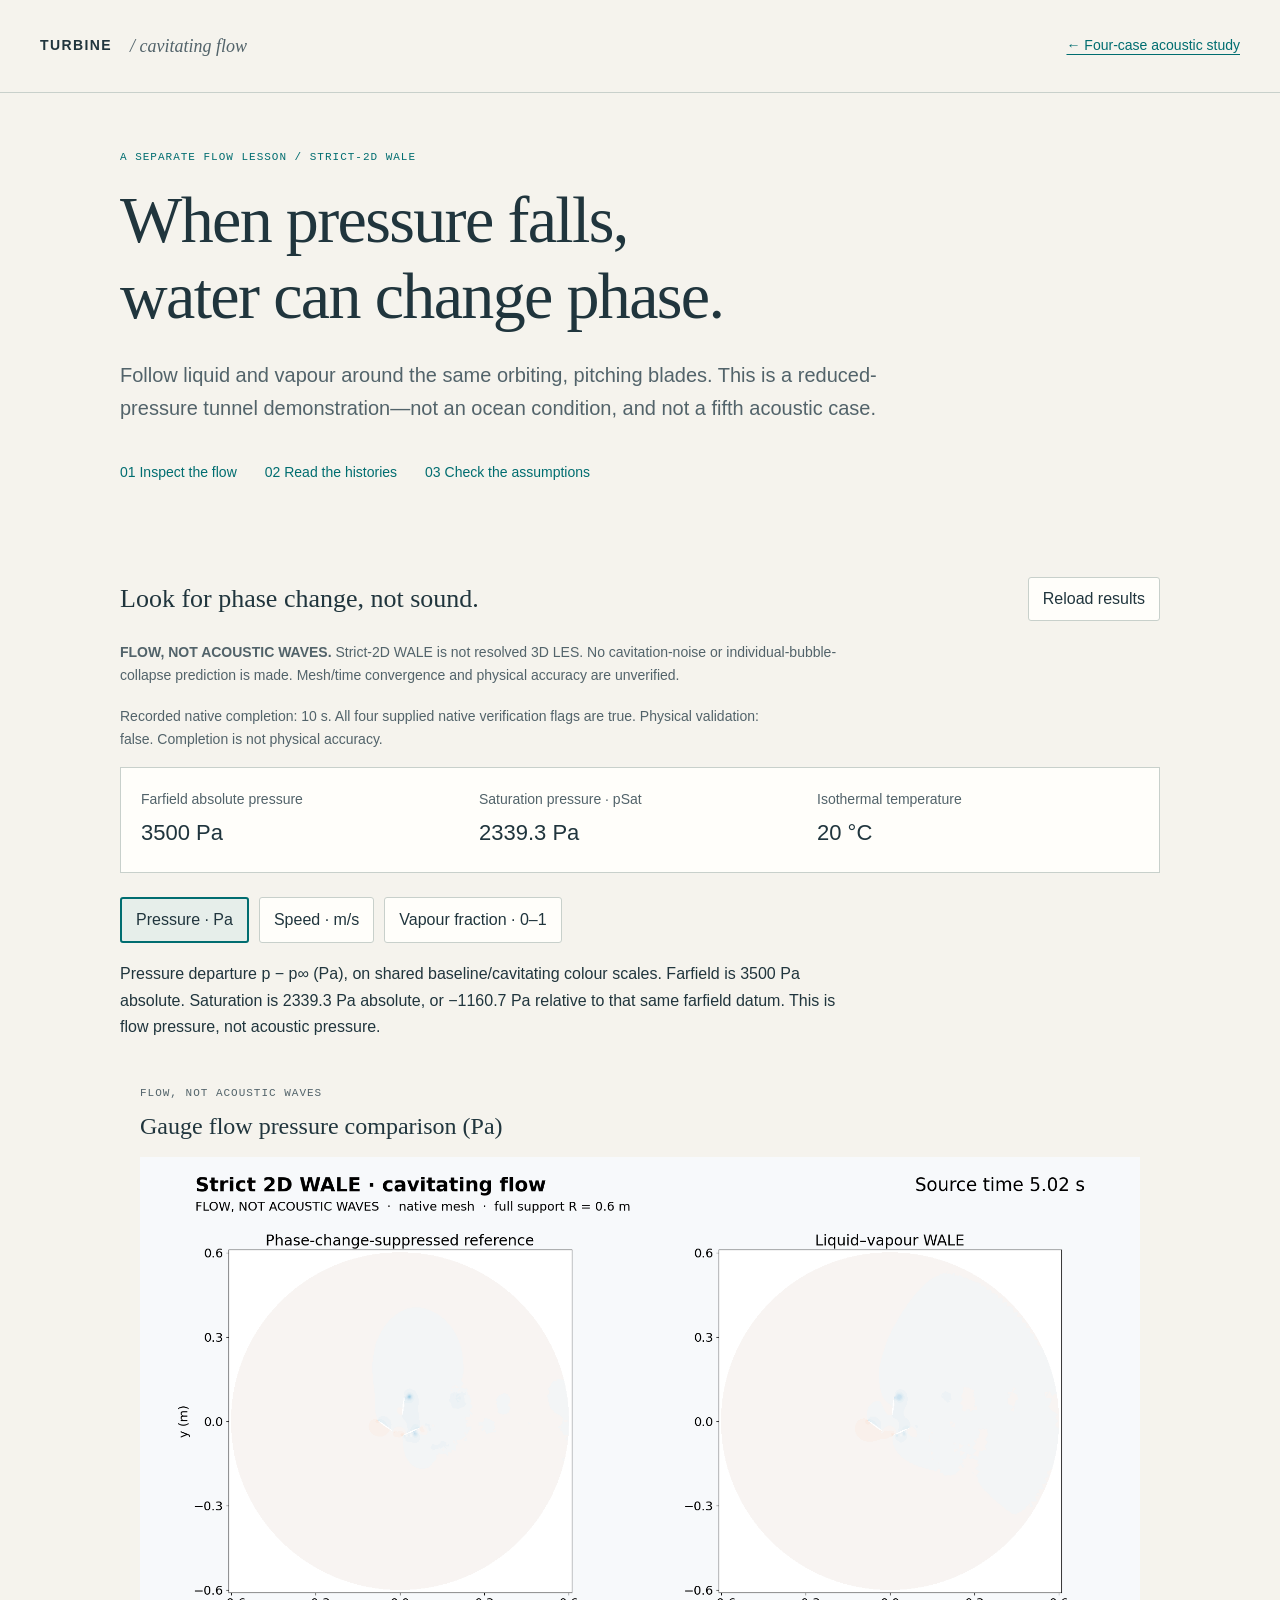
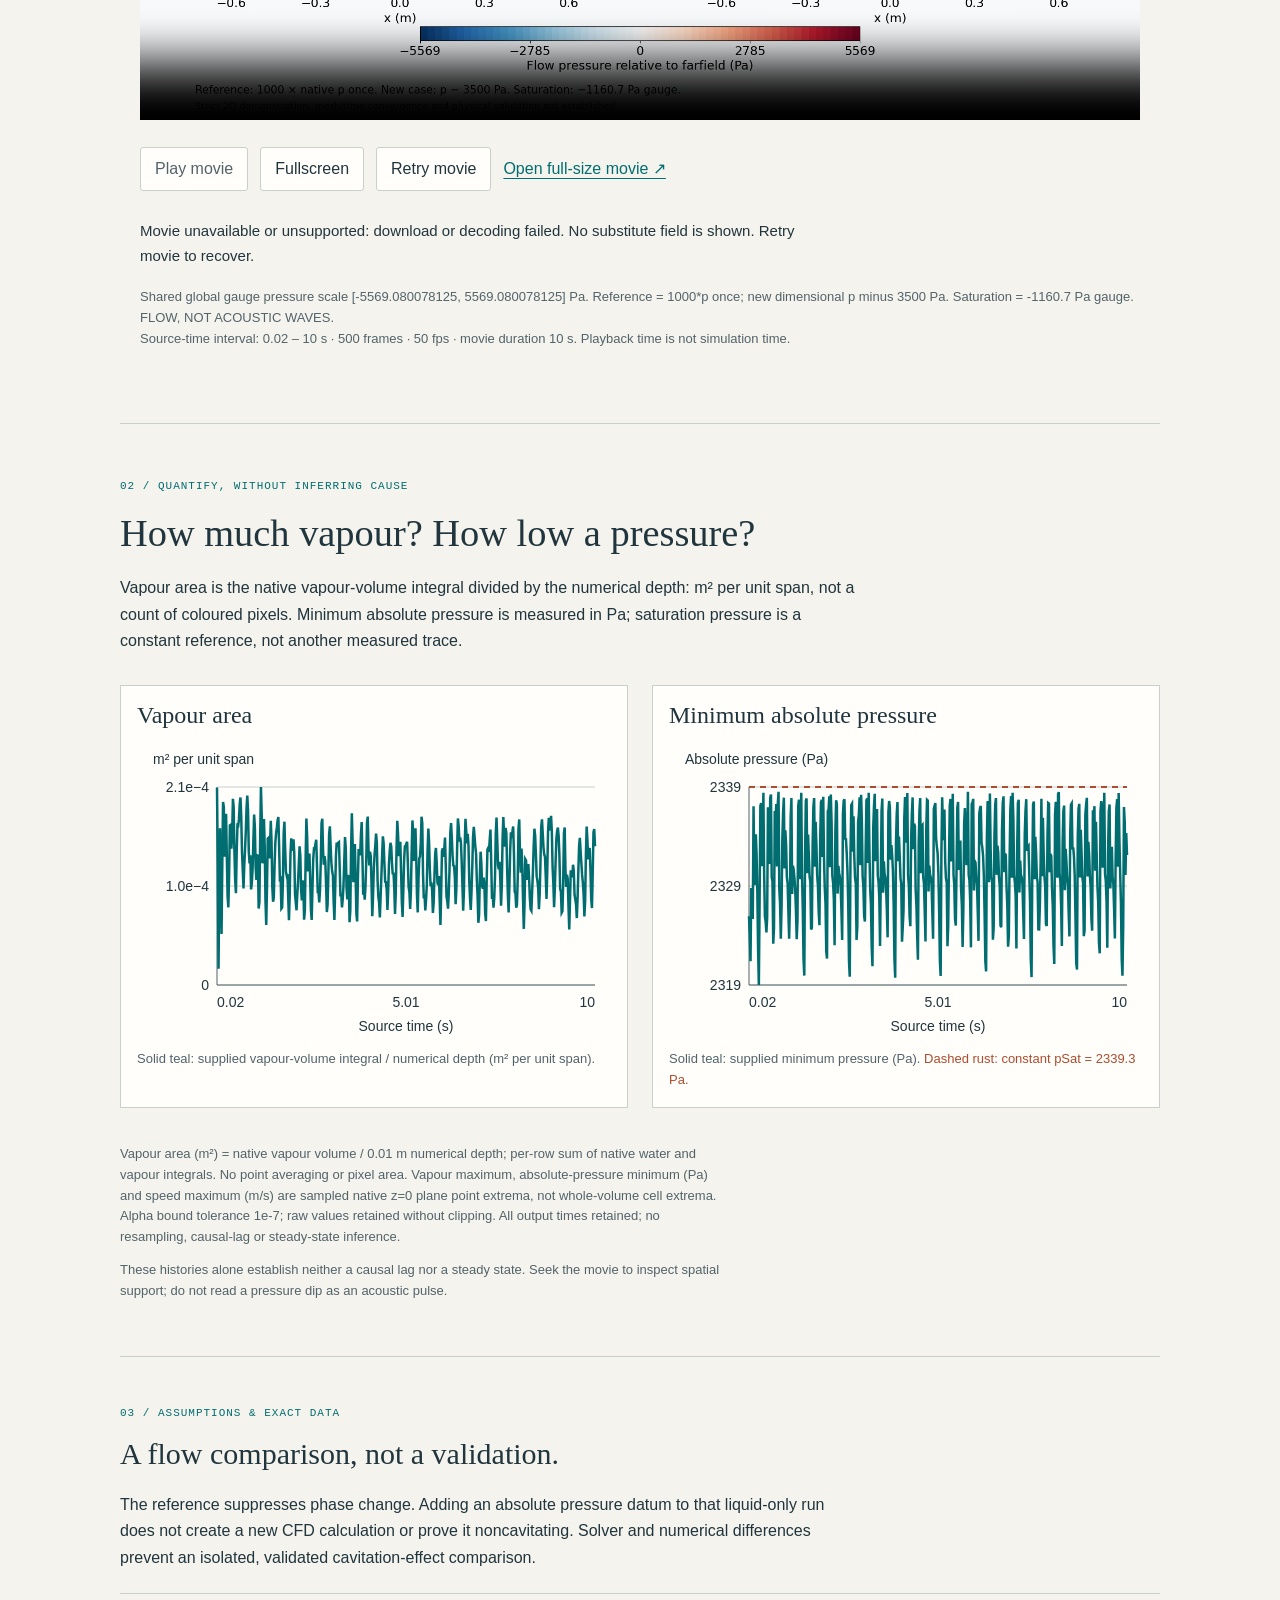
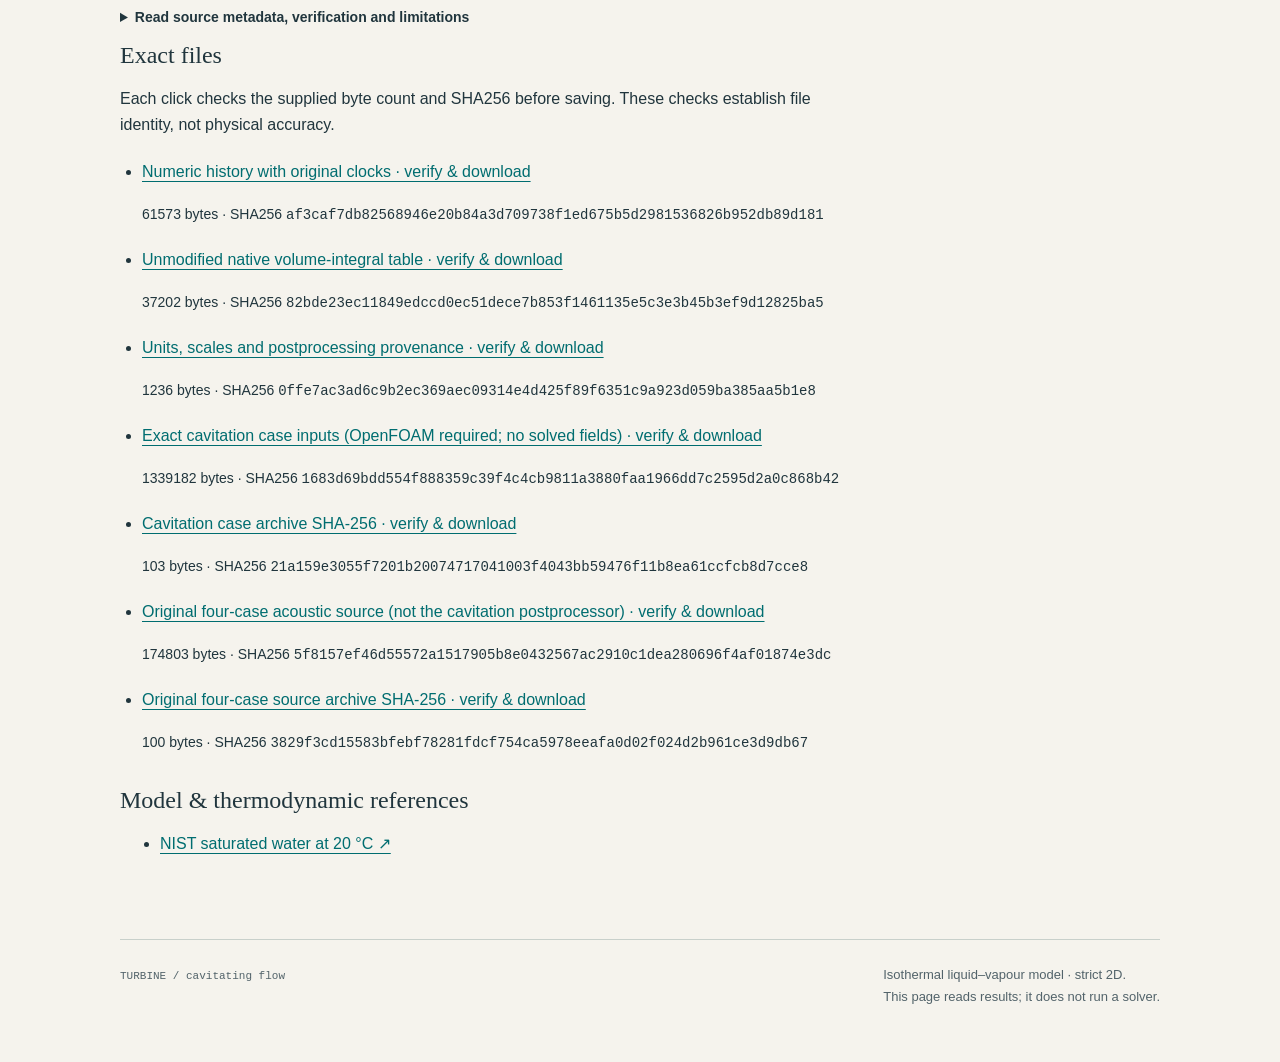
==== site/cavitation.html @ 01c9bc97 "feat: publish verified 2D cavitating-flow lesson" ====
<!doctype html>
<html lang="en">
<head>
<meta charset="utf-8"><meta name="viewport" content="width=device-width, initial-scale=1">
<meta name="description" content="A separate strict-2D WALE cavitating-flow lesson. Reduced-pressure tunnel assumptions; not a cavitation-noise prediction.">
<meta name="theme-color" content="#f5f3ed"><title>Turbine / cavitating flow</title>
<link rel="icon" href="data:,"><link rel="stylesheet" href="./styles.css"><link rel="stylesheet" href="./cavitation.css">
<script type="module" src="./cavitation.mjs"></script>
</head>
<body class="cavitation">
<a class="skip" href="#main">Skip to the lesson</a>
<header class="masthead"><a class="wordmark" href="./index.html">TURBINE <span>/ cavitating flow</span></a><a href="./index.html">← Four-case acoustic study</a></header>
<main id="main">
<section class="intro" aria-labelledby="title"><p class="eyebrow">A SEPARATE FLOW LESSON / STRICT-2D WALE</p>
<h1 id="title">When pressure falls,<br>water can change phase.</h1>
<p class="standfirst">Follow liquid and vapour around the same orbiting, pitching blades. This is a reduced-pressure tunnel demonstration—not an ocean condition, and not a fifth acoustic case.</p>
<nav class="lesson-nav" aria-label="Cavitation lesson"><a href="#flow">01 Inspect the flow</a><a href="#histories">02 Read the histories</a><a href="#evidence">03 Check the assumptions</a></nav></section>
<section id="flow" class="lesson" aria-labelledby="flow-title">
<div class="section-bar"><h2 id="flow-title">Look for phase change, not sound.</h2><button id="reload" type="button" disabled>Reload results</button></div>
<p class="scope-note"><strong>FLOW, NOT ACOUSTIC WAVES.</strong> Strict-2D WALE is not resolved 3D LES. No cavitation-noise or individual-bubble-collapse prediction is made. Mesh/time convergence and physical accuracy are unverified.</p>
<p id="result-status" class="bundle-status" role="status" data-state="pending">No completed native cavitation results are supplied. The 10 s target is not a completion claim. No substitute animation or values are shown.</p>
<noscript><p class="no-script">JavaScript is required to validate results and use these controls. No computed results are displayed. The teaching text and limitations remain available; there is no running solver on this page.</p></noscript>
<div id="conditions"></div>
<div id="view-picker" class="view-picker" role="group" aria-label="Flow quantity"><button id="view-pressure" data-view="pressure" type="button" aria-pressed="true" disabled>Pressure · Pa</button><button id="view-velocity" data-view="velocity" type="button" aria-pressed="false" disabled>Speed · m/s</button><button id="view-vapour" data-view="vapour" type="button" aria-pressed="false" disabled>Vapour fraction · 0–1</button></div>
<p id="interpretation">First select a quantity, then play or seek its recorded movie. Pressure and speed compare the phase-change-suppressed reference with the cavitating calculation; the vapour view shows the cavitating field alone.</p>
<div id="player" class="media-panel"><p class="empty-state">Native movies are pending. No replacement animation is shown.</p></div>
</section>
<section id="histories" class="lesson" aria-labelledby="history-title"><p class="eyebrow">02 / QUANTIFY, WITHOUT INFERRING CAUSE</p><h2 id="history-title">How much vapour? How low a pressure?</h2><p>Vapour area is the native vapour-volume integral divided by the numerical depth: m² per unit span, not a count of coloured pixels. Minimum absolute pressure is measured in Pa; saturation pressure is a constant reference, not another measured trace.</p><div id="history-plots"><p class="empty-state">No verified histories are available.</p></div><p id="history-support" class="figure-note"></p><p class="figure-note">These histories alone establish neither a causal lag nor a steady state. Seek the movie to inspect spatial support; do not read a pressure dip as an acoustic pulse.</p></section>
<section id="evidence" class="evidence-section" aria-labelledby="evidence-title"><p class="eyebrow">03 / ASSUMPTIONS &amp; EXACT DATA</p><h2 id="evidence-title">A flow comparison, not a validation.</h2><p>The reference suppresses phase change. Adding an absolute pressure datum to that liquid-only run does not create a new CFD calculation or prove it noncavitating. Solver and numerical differences prevent an isolated, validated cavitation-effect comparison.</p><details id="source-details"><summary>Read source metadata, verification and limitations</summary><div id="source-metadata"><p>Source metadata await a verified completed bundle.</p></div></details><div id="downloads"><p>No verified downloads are supplied.</p></div><p id="download-status" role="status"></p><div id="sources"></div></section>
<footer><span>TURBINE / cavitating flow</span><p>Isothermal liquid–vapour model · strict 2D.<br>This page reads results; it does not run a solver.</p></footer>
</main></body></html>
---- site/styles.css ----
:root{--paper:#f5f3ed;--surface:#fffefa;--ink:#20353d;--muted:#52636a;--line:#c8d0cb;--teal:#006d70;--rust:#ad4c2e;--pale:#e6eeea;--sans:'Aptos','Segoe UI',Arial,sans-serif;--serif:'Iowan Old Style','Palatino Linotype',Palatino,Georgia,serif;--mono:'SFMono-Regular',Consolas,monospace}
*{box-sizing:border-box}html{scroll-padding-top:20px}body{margin:0;background:var(--paper);color:var(--ink);font:16px/1.65 var(--sans)}main{max-width:1120px;margin:auto;padding:0 40px}a{color:var(--teal);text-underline-offset:4px}a:hover{color:var(--ink)}button,input,select{font:inherit}button,select{min-height:44px;border:1px solid var(--line);border-radius:3px;background:var(--surface);color:var(--ink);padding:8px 14px}button{cursor:pointer}button:hover:not(:disabled){border-color:var(--teal);background:var(--pale)}button:disabled{cursor:wait;color:var(--muted)}:focus-visible{outline:3px solid var(--rust);outline-offset:4px}.skip{position:absolute;top:-100px;left:12px;z-index:20;padding:12px;background:var(--surface)}.skip:focus{top:12px}.masthead{display:flex;justify-content:space-between;gap:20px;align-items:center;max-width:1320px;margin:auto;padding:24px 40px;border-bottom:1px solid var(--line)}.masthead>a{display:inline-flex;min-height:44px;align-items:center;font-size:14px}.wordmark{letter-spacing:.1em;font-weight:700;text-decoration:none;color:var(--ink)}.wordmark span{font:italic 18px var(--serif);letter-spacing:0;margin-left:18px;color:var(--muted)}.intro{padding:56px 0 28px;max-width:940px}.eyebrow,.tag{font:11px/1.5 var(--mono);letter-spacing:.09em}.eyebrow{color:var(--teal);margin:0 0 16px}h1,h2,h3{font-family:var(--serif);font-weight:400;line-height:1.16;text-wrap:balance}h1{font-size:clamp(42px,5.3vw,66px);letter-spacing:-.025em;margin:0 0 24px}h2{font-size:clamp(29px,3vw,39px);margin:0 0 20px}h3{font-size:24px;margin:0 0 16px}p{margin:0 0 18px;max-width:83ch;text-wrap:pretty}.standfirst{font-size:20px;max-width:70ch;color:var(--muted)}.lesson-nav{display:flex;flex-wrap:wrap;gap:0 28px;margin-top:26px}.lesson-nav a{display:inline-flex;align-items:center;min-height:44px;font-size:14px;text-decoration:none}.section-bar,.figure-bar{display:flex;align-items:center;justify-content:space-between;gap:16px}.section-bar h2{font-size:26px;margin:0}.case-panel{border-top:1px solid var(--line);border-bottom:1px solid var(--line);padding:26px 0}.case-picker{display:grid;grid-template-columns:repeat(4,minmax(0,1fr));gap:10px;margin:20px 0}.case-picker button{padding:14px 16px;text-align:left;display:grid;gap:3px}.case-picker b{font-size:16px}.case-picker span{font-size:14px}.case-picker small{font:11px/1.5 var(--mono);color:var(--muted);margin-top:8px}.case-picker button[aria-pressed=true]{background:var(--pale);border:2px solid var(--teal);padding:13px 15px}.case-picker button[aria-pressed=true] small{color:var(--teal)}.bundle-status{font-size:14px;color:var(--muted);margin-bottom:9px}.bundle-status[data-state=unavailable]{color:var(--rust)}.case-summary{font-weight:600}.scope-note{font-size:14px;color:var(--muted);max-width:95ch}.scope-note p{margin-bottom:0}.lesson{padding:54px 0;border-bottom:1px solid var(--line)}.section-heading{margin-bottom:28px}.section-heading p:last-child{color:var(--muted)}.split{display:grid;grid-template-columns:minmax(0,1fr) minmax(0,1.1fr);gap:44px;align-items:start}.parameters{margin:24px 0}.parameters>div{padding:10px 0;border-bottom:1px solid var(--line);display:flex;gap:16px;justify-content:space-between}.parameters dt{font-size:13px;color:var(--muted)}.parameters dd{margin:0;font:13px/1.65 var(--mono);text-align:right}.geometry-figure{background:var(--surface);padding:20px;margin:0;border:1px solid var(--line);min-width:0}.geometry-figure svg{display:block;width:100%;height:auto}#phase-value{font:14px var(--mono)}.tag{color:var(--muted)}.slider-label{display:block;font-size:14px;margin:14px 0 5px}input[type=range]{display:block;accent-color:var(--teal);width:100%;min-height:44px;margin:0}.figure-note,figcaption{font-size:13px;line-height:1.6;color:var(--muted);margin:12px 0 0;overflow-wrap:anywhere}.empty-state{border:1px dashed var(--line);padding:32px;max-width:none;background:var(--surface);color:var(--muted)}details{margin:22px 0 0;border-top:1px solid var(--line);font-size:14px}summary{cursor:pointer;min-height:48px;padding:12px 0;font-weight:600}details p{margin-top:10px}figure{margin:24px 0}img,video{display:block;max-width:100%;height:auto}.media-panel video{width:100%;background:#16282f}.media-panel figure{margin:0}.media-panel button{margin:12px 0}.surface-explanation{display:grid;grid-template-columns:1fr 1fr;gap:32px}.surface-explanation>div{padding:22px;background:var(--surface);border:1px solid var(--line)}.surface-explanation .selected{border-color:var(--teal);background:var(--pale)}.surface-explanation h3{font-size:23px}.surface-key{display:inline-block;width:23px;height:0;vertical-align:middle;margin-right:10px}.body-key{border-top:3px solid var(--teal)}.contour-key{border-top:3px dashed var(--rust)}.selection-note{font-size:14px;margin:18px 0}.units-note{font-size:14px;padding:18px 0;border-top:1px solid var(--line);border-bottom:1px solid var(--line)}.computed-chart{min-width:0;margin:32px 0 44px;background:var(--surface);border:1px solid var(--line);padding:24px}.computed-chart h3{margin:8px 0 10px}.computed-chart .chart-description{font-size:14px;color:var(--muted)}.plot{min-width:0}.plot>svg{display:block;width:100%;height:auto;overflow:visible}.plot svg text{fill:var(--muted);font:12px var(--sans)}.grid{stroke:#d5ddda;stroke-width:1;fill:none}.axis-heading,.axis-bottom{font-size:13px;overflow-wrap:anywhere}.axis-heading{padding-bottom:8px}.axis-bottom{text-align:center;margin:3px 0 10px}.plot-legend{list-style:none;display:flex;flex-wrap:wrap;gap:6px 22px;margin:14px 0;padding:0;font-size:13px}.plot-legend li{display:flex;align-items:center;gap:8px;overflow-wrap:anywhere}.plot-legend svg{width:30px;height:12px;flex-shrink:0}.chart-support{font-size:12px;overflow-wrap:anywhere}.comparison-controls{display:flex;align-items:end;gap:28px;flex-wrap:wrap;margin-bottom:20px}.comparison-controls label{display:block;font-size:14px;max-width:100%}.comparison-controls select{display:block;width:100%;max-width:100%;margin-top:8px}.comparison-controls a{min-height:44px;display:inline-flex;align-items:center;font-size:14px}.comparison-table{width:100%;table-layout:fixed;border-collapse:collapse;font-size:14px}.comparison-table caption{text-align:left;font-weight:600;margin:12px 0}.comparison-table th,.comparison-table td{padding:12px 10px;border-bottom:1px solid var(--line);text-align:left;vertical-align:top;overflow-wrap:anywhere}.comparison-table th:first-child{width:37%}.evidence-section{padding:48px 0}.evidence-section h2{font-size:30px}.metadata{display:grid;grid-template-columns:repeat(2,minmax(0,1fr));gap:0 30px}.metadata>div{min-width:0;padding:10px 0;border-bottom:1px solid var(--line)}.metadata dt{font-size:13px;color:var(--muted)}.metadata dd{margin:4px 0;font-size:14px;overflow-wrap:anywhere}pre{white-space:pre-wrap;overflow-wrap:anywhere;font-size:12px;max-width:100%;padding:18px;background:var(--surface)}.checks{padding-left:20px}.checks li{padding:6px 0}.downloads{display:flex;gap:8px 14px;flex-wrap:wrap;margin-top:20px}.downloads a{display:inline-flex;min-height:44px;align-items:center;padding:6px 0}.downloads a[aria-disabled=true]{color:var(--muted);cursor:not-allowed}footer{display:flex;justify-content:space-between;gap:30px;border-top:1px solid var(--line);padding:24px 0 44px;font-size:13px;color:var(--muted)}footer span{font:11px var(--mono);padding-top:6px}.no-script{padding:24px;margin:20px;background:var(--surface)}
@media(max-width:800px){main{padding:0 24px}.masthead{padding:16px 24px}.intro{padding-top:38px}.split{grid-template-columns:1fr;gap:28px}.geometry-figure{max-width:600px}.surface-explanation{gap:18px}.case-picker{grid-template-columns:repeat(2,minmax(0,1fr))}.lesson{padding:40px 0}.metadata{grid-template-columns:1fr}.computed-chart{padding:18px}.wordmark span{font-size:15px;margin-left:10px}}
@media(max-width:480px){body{font-size:15px}main{padding:0 18px}.masthead{padding:12px 18px;gap:10px}.masthead>a{font-size:12px}.wordmark span{display:none}h1{font-size:43px}h2{font-size:31px}.standfirst{font-size:18px}.intro{padding-top:30px}.lesson-nav{gap:0 21px}.case-picker{gap:8px}.case-picker button{padding:12px}.case-picker button[aria-pressed=true]{padding:11px}.case-picker b{font-size:15px}.case-picker span{font-size:13px}.section-bar{align-items:start}.section-bar h2{font-size:24px}.section-bar button{font-size:12px;padding:7px 10px}.scope-note{font-size:13px}.surface-explanation{grid-template-columns:1fr}.geometry-figure{padding:14px}.empty-state{padding:22px}.computed-chart{padding:14px;margin:26px 0 34px}.computed-chart h3{font-size:25px}.comparison-table{font-size:12px}.comparison-table th,.comparison-table td{padding:10px 6px}.parameters>div{gap:10px}.parameters dd{font-size:12px}.comparison-controls{display:block}.comparison-controls a{margin-top:10px}footer{display:block}footer p{margin-top:14px}}
@media(prefers-reduced-motion:reduce){html{scroll-behavior:auto}*,*::before,*::after{animation:none!important;transition:none!important}}
---- site/cavitation.css ----
.cavitation .section-bar{flex-wrap:wrap;margin-bottom:20px}.cavitation .view-picker{display:flex;gap:10px;flex-wrap:wrap;margin:24px 0 18px}.cavitation .view-picker button[aria-pressed=true]{border:2px solid var(--teal);background:var(--pale)}.cavitation button:disabled{cursor:not-allowed}.cavitation .media-panel{min-width:0}.cavitation .bundle-status{overflow-wrap:anywhere}.cavitation .scope-note{margin-top:20px}.cavitation .no-script{position:static;padding:18px;margin:18px 0;background:var(--pale);border:1px solid var(--line)}.cavitation details{overflow-wrap:anywhere}
.cavitation .condition-grid{display:grid;grid-template-columns:repeat(3,minmax(0,1fr));gap:16px;padding:20px;background:var(--surface);border:1px solid var(--line)}.cavitation .condition-grid dt{font-size:14px;color:var(--muted)}.cavitation .condition-grid dd{margin:4px 0 0;font-size:22px}.cavitation .player-actions{display:flex;flex-wrap:wrap;align-items:center;gap:12px;margin:16px 0}.cavitation .player-actions a{min-height:44px;display:inline-flex;align-items:center}.cavitation .media-panel figure{margin:0;padding:20px}.cavitation .media-panel h3{margin:8px 0 16px}.cavitation video{display:block;width:100%;max-height:620px;aspect-ratio:16/9;background:#20353d}.cavitation video:fullscreen{max-height:none;object-fit:contain;background:#000}.cavitation .cav-metadata{display:grid;grid-template-columns:1fr 1fr;gap:14px 24px}.cavitation .cav-metadata dt{font-size:14px;color:var(--muted)}.cavitation .cav-metadata dd{margin:0;overflow-wrap:anywhere}.cavitation #media-status{font-size:15px}.cavitation figcaption{overflow-wrap:anywhere}.cavitation [hidden]{display:none!important}
.cavitation .download-list{padding-left:22px;overflow-wrap:anywhere}.cavitation .download-list li{margin:20px 0}.cavitation .download-list a{display:inline-block;min-height:44px}.cavitation .download-list div{font-size:14px}.cavitation .download-list code{overflow-wrap:anywhere;word-break:break-word}.cavitation #sources{margin-top:32px}.cavitation #sources a{display:inline-block;min-height:44px}
.cavitation #history-plots{display:grid;grid-template-columns:repeat(2,minmax(0,1fr));gap:24px}.cavitation .history-figure{margin:12px 0 24px;min-width:0;padding:16px;border:1px solid var(--line);background:var(--surface)}.cavitation svg[data-history]{display:block;width:100%;height:auto;overflow:visible;font:14px var(--sans);fill:var(--ink)}.cavitation svg[data-history] path{fill:none}.cavitation svg[data-history] .grid{stroke:var(--line);stroke-width:1}.cavitation svg[data-history] .axis{stroke:var(--muted)}.cavitation svg[data-history] [data-trace]{stroke:var(--teal);stroke-width:2.5}.cavitation svg[data-history] [data-reference]{stroke:var(--rust);stroke-width:2;stroke-dasharray:6 5}.cavitation .reference-key{color:var(--rust)}.cavitation #history-support{overflow-wrap:anywhere}@media(max-width:800px){.cavitation #history-plots{grid-template-columns:1fr}}
@media(max-width:480px){.cavitation .history-figure{padding:10px}.cavitation .condition-grid,.cavitation .cav-metadata{grid-template-columns:1fr}.cavitation .media-panel figure{padding:12px}.cavitation .masthead{flex-wrap:wrap}.cavitation .view-picker{gap:8px}.cavitation .view-picker button{flex:1 1 140px}.cavitation .scope-note{font-size:15px}.cavitation .section-bar button{font-size:15px}}
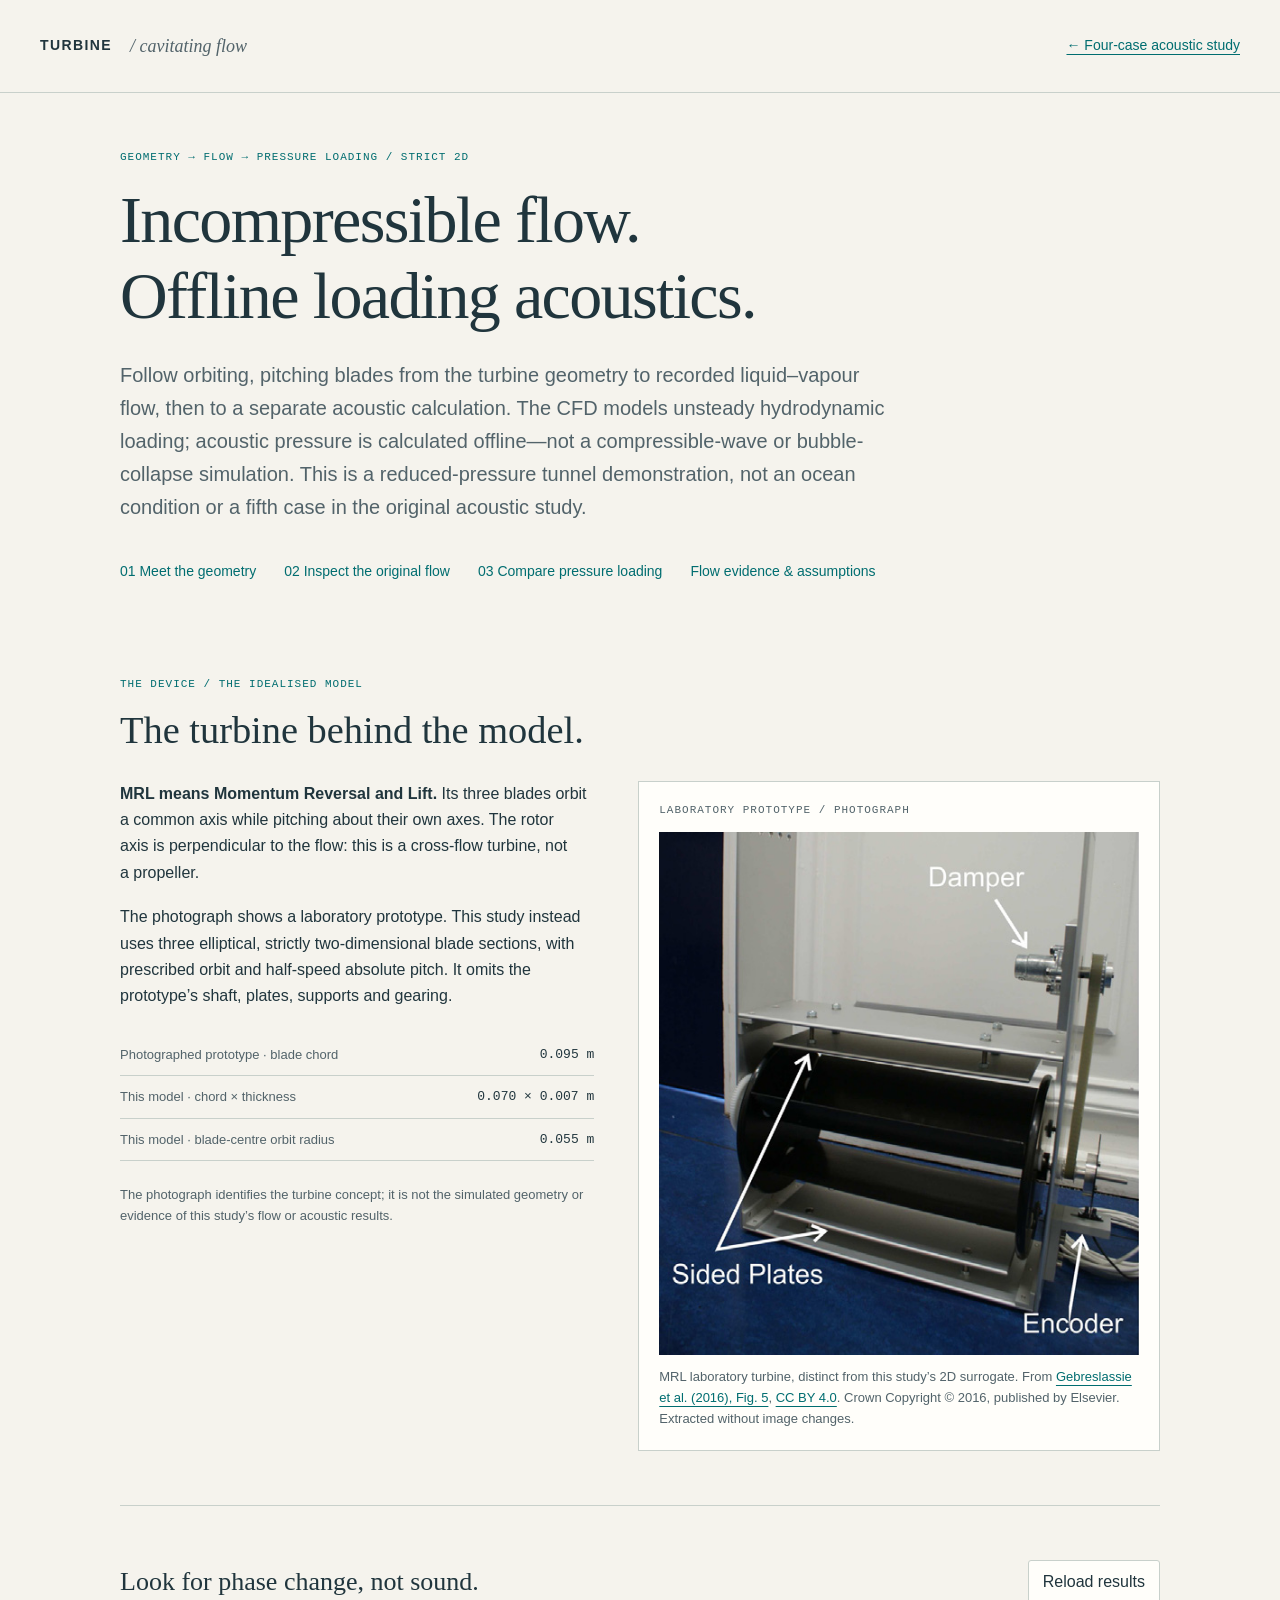
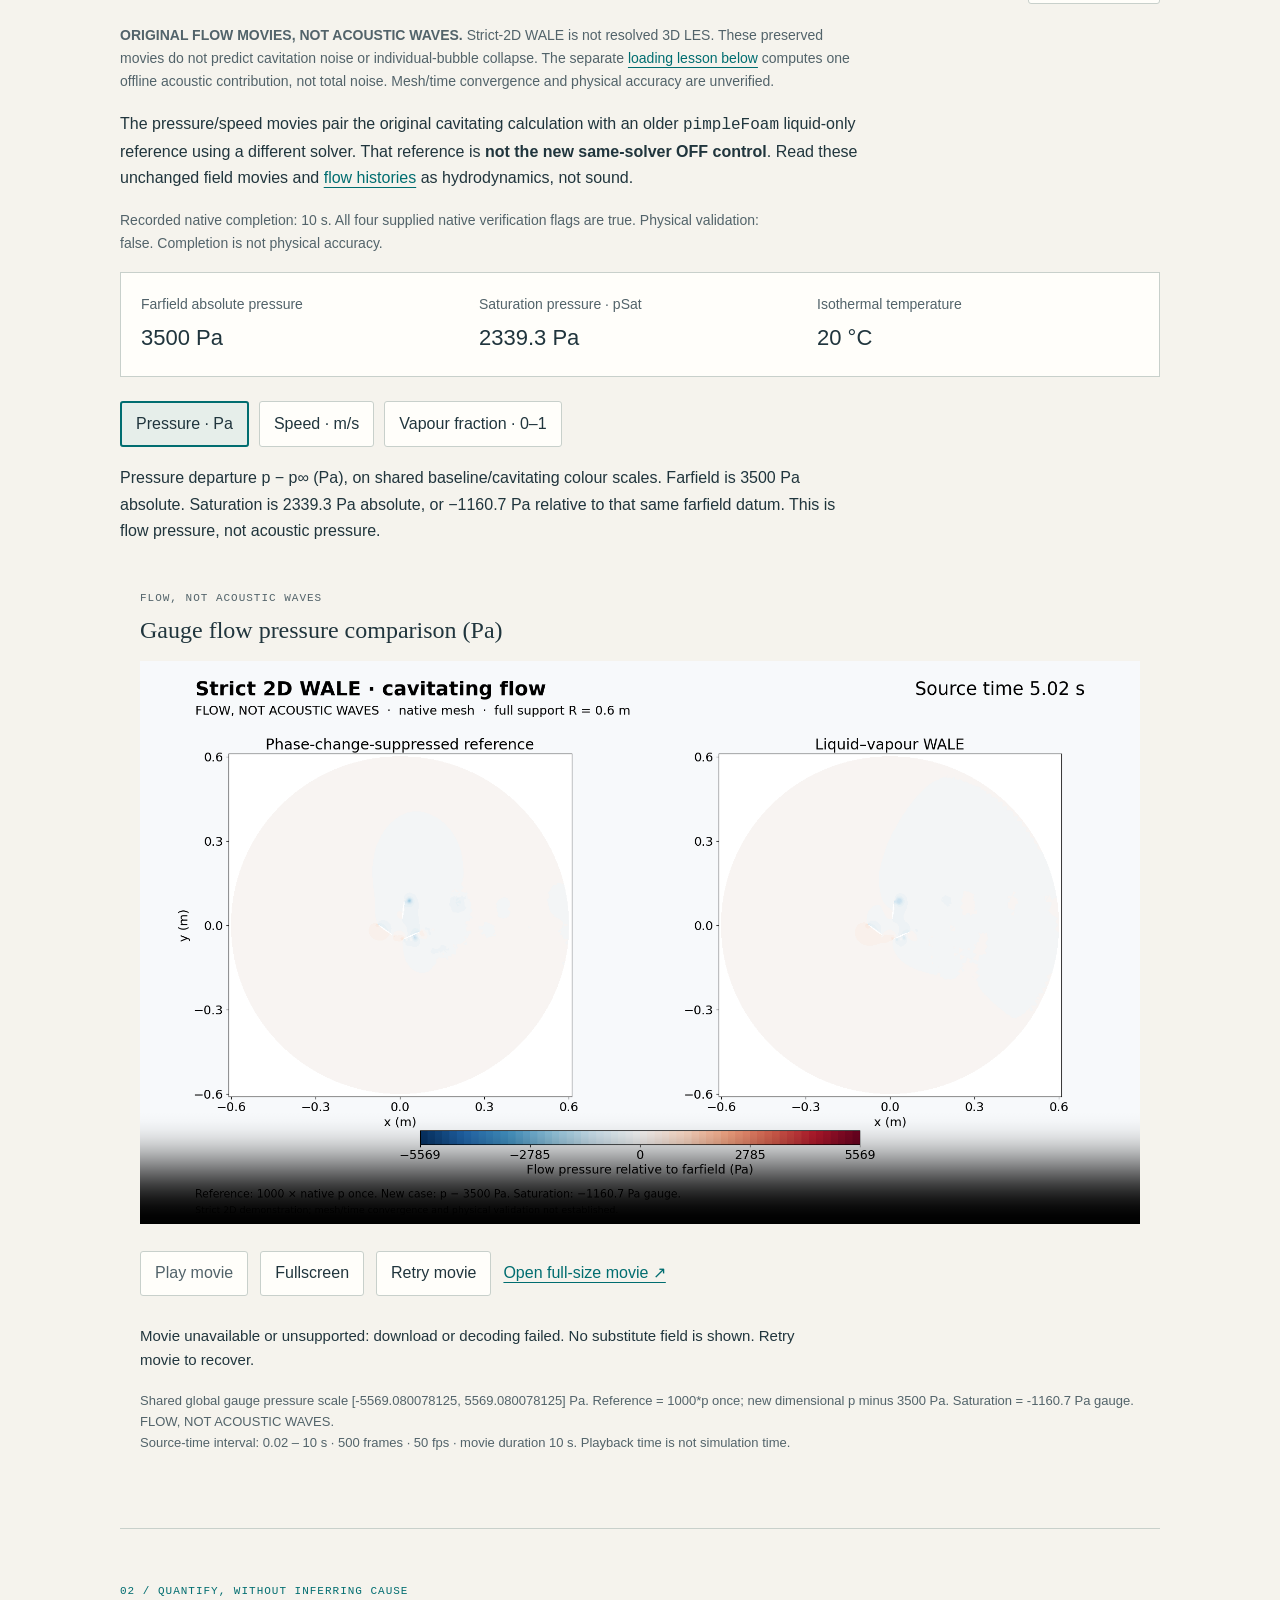
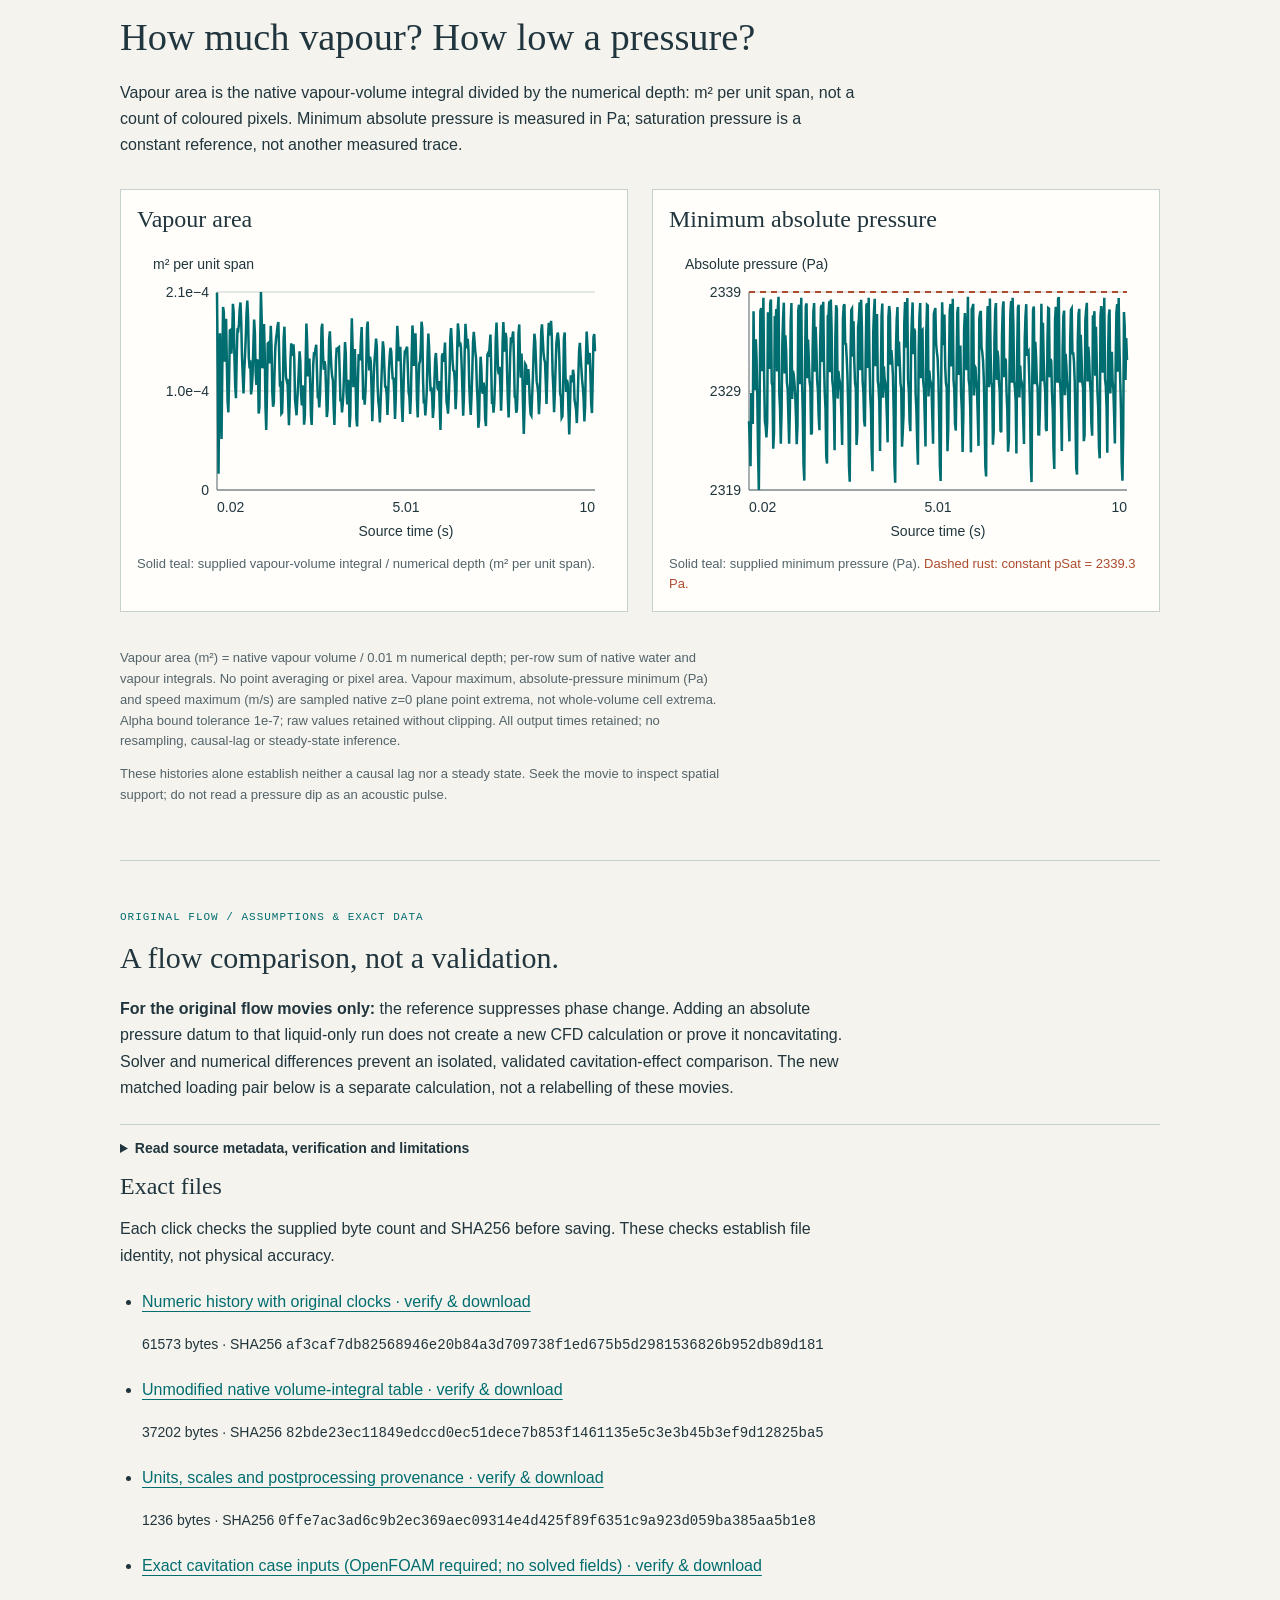
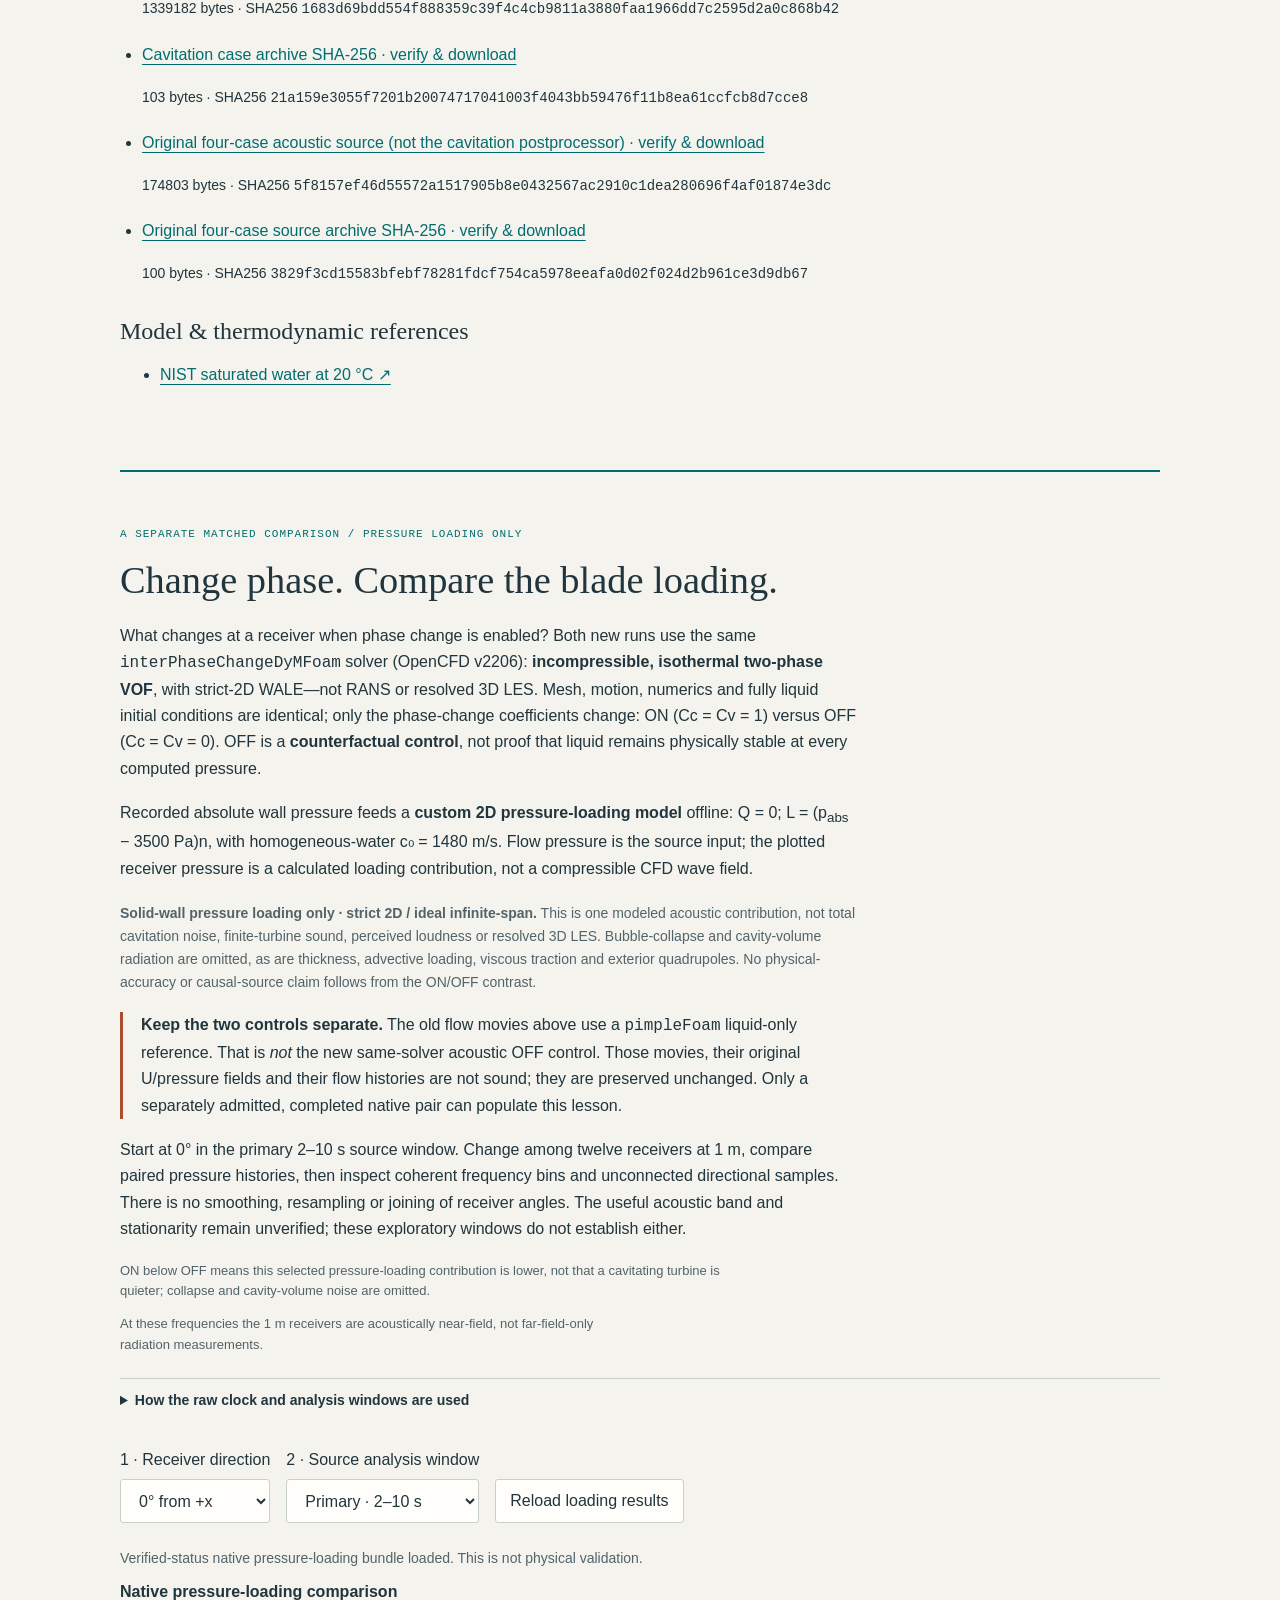
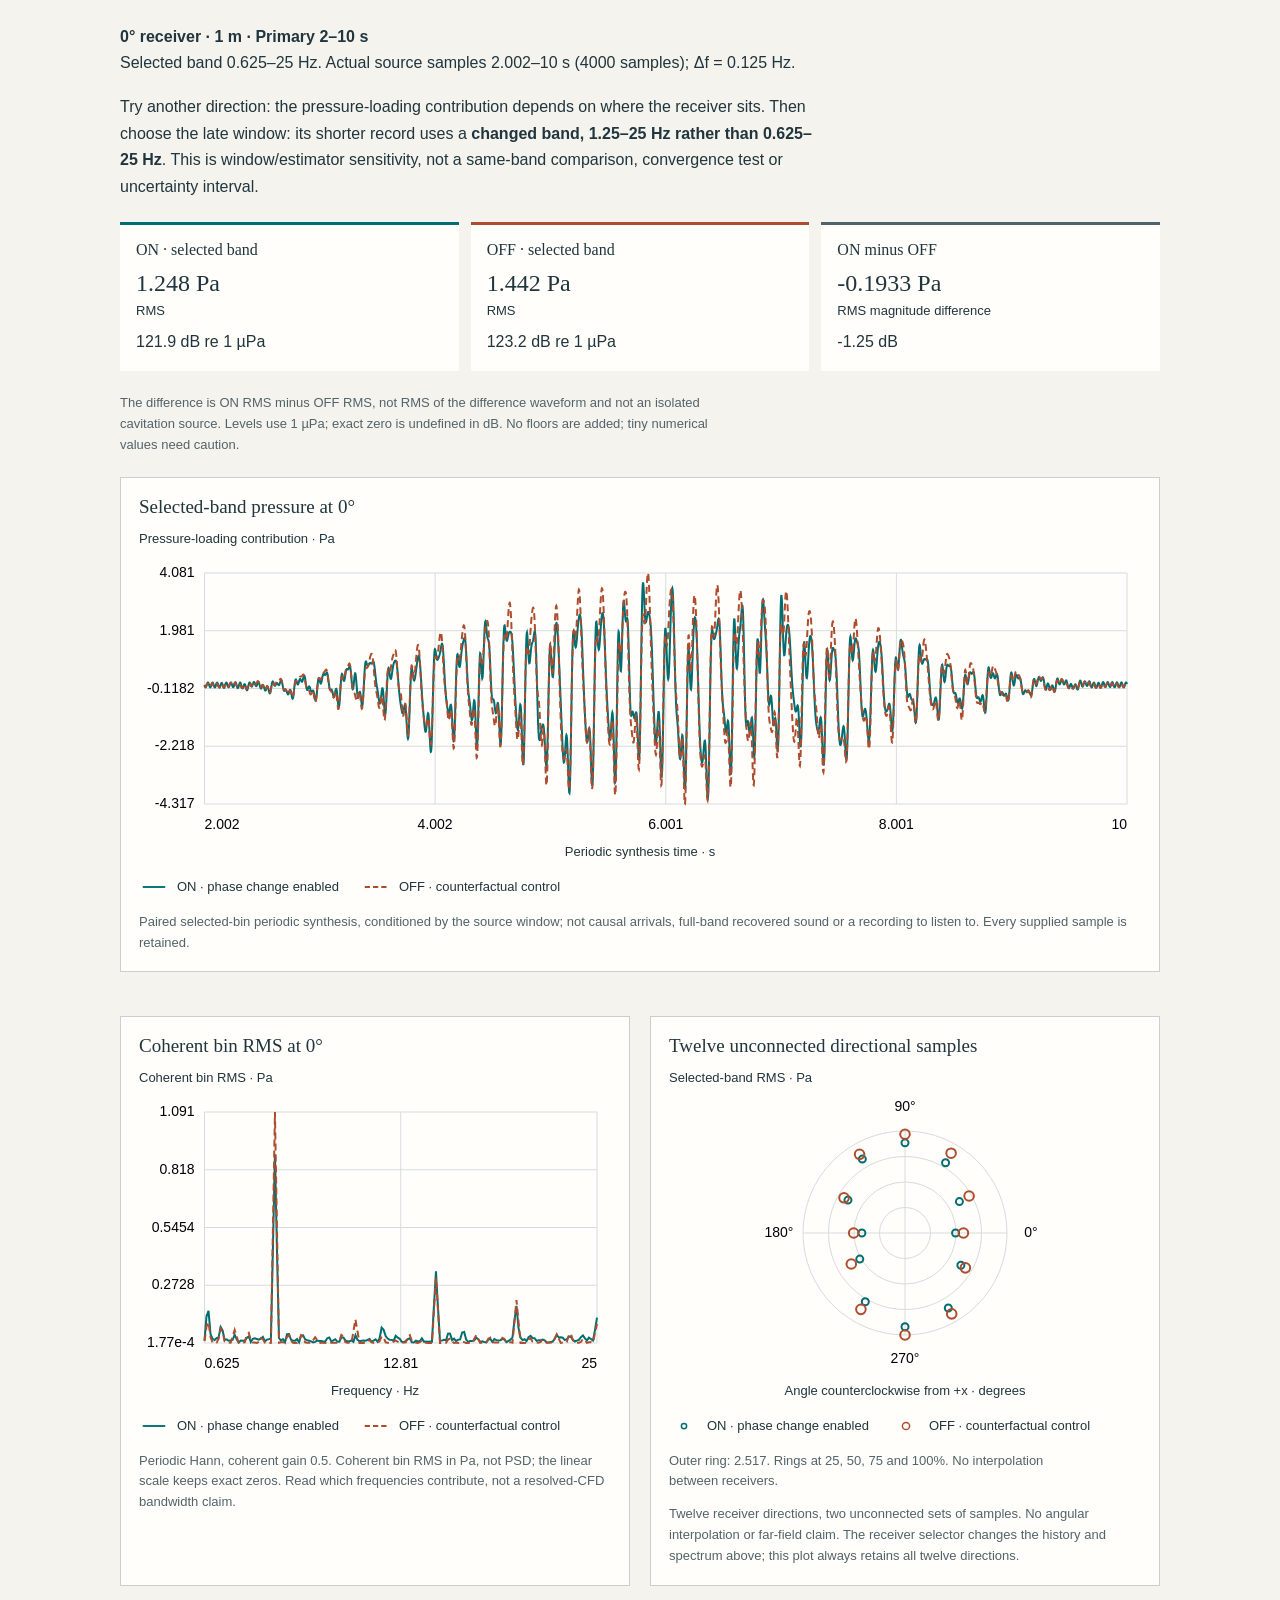
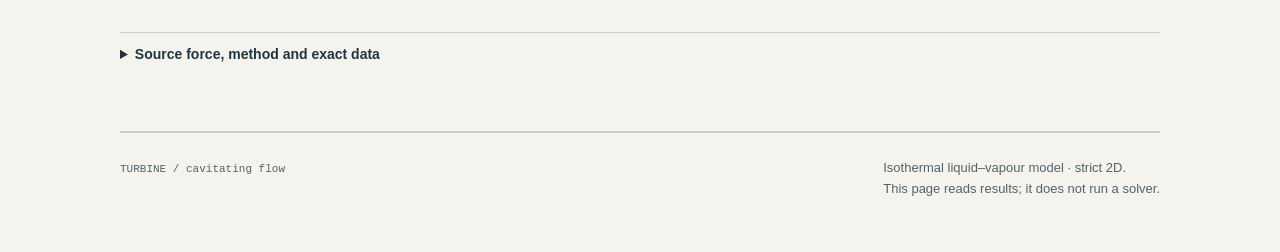
==== commit 0ae30065: "feat: publish matched cavitation pressure-loading lesson" ====
--- a/site/cavitation.html
+++ b/site/cavitation.html
@@ -2,22 +2,52 @@
 <html lang="en">
 <head>
 <meta charset="utf-8"><meta name="viewport" content="width=device-width, initial-scale=1">
-<meta name="description" content="A separate strict-2D WALE cavitating-flow lesson. Reduced-pressure tunnel assumptions; not a cavitation-noise prediction.">
-<meta name="theme-color" content="#f5f3ed"><title>Turbine / cavitating flow</title>
+<meta name="description" content="Incompressible cavitating CFD and offline 2D pressure-loading acoustics. Geometry, original flow movies and a separate matched ON/OFF loading comparison; not total cavitation noise.">
+<meta name="theme-color" content="#f5f3ed"><title>Turbine / flow to pressure loading</title>
 <link rel="icon" href="data:,"><link rel="stylesheet" href="./styles.css"><link rel="stylesheet" href="./cavitation.css">
 <script type="module" src="./cavitation.mjs"></script>
+<link rel="stylesheet" href="./cavitation-loading.css">
+<script type="module" src="./cavitation-loading.mjs"></script>
 </head>
 <body class="cavitation">
 <a class="skip" href="#main">Skip to the lesson</a>
 <header class="masthead"><a class="wordmark" href="./index.html">TURBINE <span>/ cavitating flow</span></a><a href="./index.html">← Four-case acoustic study</a></header>
 <main id="main">
-<section class="intro" aria-labelledby="title"><p class="eyebrow">A SEPARATE FLOW LESSON / STRICT-2D WALE</p>
-<h1 id="title">When pressure falls,<br>water can change phase.</h1>
-<p class="standfirst">Follow liquid and vapour around the same orbiting, pitching blades. This is a reduced-pressure tunnel demonstration—not an ocean condition, and not a fifth acoustic case.</p>
-<nav class="lesson-nav" aria-label="Cavitation lesson"><a href="#flow">01 Inspect the flow</a><a href="#histories">02 Read the histories</a><a href="#evidence">03 Check the assumptions</a></nav></section>
+<section class="intro" aria-labelledby="title"><p class="eyebrow">GEOMETRY → FLOW → PRESSURE LOADING / STRICT 2D</p>
+<h1 id="title">Incompressible flow.<br>Offline loading acoustics.</h1>
+<p class="standfirst">Follow orbiting, pitching blades from the turbine geometry to recorded liquid–vapour flow, then to a separate acoustic calculation. The CFD models unsteady hydrodynamic loading; acoustic pressure is calculated offline—not a compressible-wave or bubble-collapse simulation. This is a reduced-pressure tunnel demonstration, not an ocean condition or a fifth case in the original acoustic study.</p>
+<nav class="lesson-nav" aria-label="Cavitation lesson"><a href="#mrl-turbine">01 Meet the geometry</a><a href="#flow">02 Inspect the original flow</a><a href="#loading-comparison">03 Compare pressure loading</a><a href="#evidence">Flow evidence &amp; assumptions</a></nav></section>
+<section id="mrl-turbine" class="lesson" aria-labelledby="mrl-turbine-title">
+  <div class="section-heading">
+    <p class="eyebrow">THE DEVICE / THE IDEALISED MODEL</p>
+    <h2 id="mrl-turbine-title">The turbine behind the model.</h2>
+  </div>
+  <div class="split">
+    <div class="lesson-copy">
+      <p><strong>MRL means Momentum Reversal and Lift.</strong> Its three blades orbit a common axis while pitching about their own axes. The rotor axis is perpendicular to the flow: this is a cross-flow turbine, not a propeller.</p>
+      <p>The photograph shows a laboratory prototype. This study instead uses three elliptical, strictly two-dimensional blade sections, with prescribed orbit and half-speed absolute pitch. It omits the prototype’s shaft, plates, supports and gearing.</p>
+      <dl class="parameters">
+        <div><dt>Photographed prototype · blade chord</dt><dd>0.095 m</dd></div>
+        <div><dt>This model · chord × thickness</dt><dd>0.070 × 0.007 m</dd></div>
+        <div><dt>This model · blade-centre orbit radius</dt><dd>0.055 m</dd></div>
+      </dl>
+      <p class="figure-note">The photograph identifies the turbine concept; it is not the simulated geometry or evidence of this study’s flow or acoustic results.</p>
+    </div>
+    <figure class="geometry-figure" aria-labelledby="mrl-photo-caption">
+      <div class="figure-bar"><span class="tag">LABORATORY PROTOTYPE / PHOTOGRAPH</span></div>
+      <img src="./assets/mrl2d/mrl-laboratory-turbine-gebreslassie-2016-fig5.jpg"
+           alt="MRL laboratory turbine in its support frame; the original photograph labels the damper, sided plates and encoder."
+           width="532" height="580" loading="lazy" decoding="async"
+           style="display:block;width:100%;max-width:532px;height:auto;margin:14px auto 0">
+      <figcaption id="mrl-photo-caption">MRL laboratory turbine, distinct from this study’s 2D surrogate. From <a href="https://strathprints.strath.ac.uk/57540/" title="Experimental and CFD analysis of the wake characteristics of tidal turbines">Gebreslassie et al. (2016), Fig. 5</a>, <a href="https://creativecommons.org/licenses/by/4.0/">CC BY 4.0</a>. Crown Copyright © 2016, published by Elsevier. Extracted without image changes.</figcaption>
+    </figure>
+  </div>
+</section>
+
 <section id="flow" class="lesson" aria-labelledby="flow-title">
 <div class="section-bar"><h2 id="flow-title">Look for phase change, not sound.</h2><button id="reload" type="button" disabled>Reload results</button></div>
-<p class="scope-note"><strong>FLOW, NOT ACOUSTIC WAVES.</strong> Strict-2D WALE is not resolved 3D LES. No cavitation-noise or individual-bubble-collapse prediction is made. Mesh/time convergence and physical accuracy are unverified.</p>
+<p class="scope-note"><strong>ORIGINAL FLOW MOVIES, NOT ACOUSTIC WAVES.</strong> Strict-2D WALE is not resolved 3D LES. These preserved movies do not predict cavitation noise or individual-bubble collapse. The separate <a href="#loading-comparison">loading lesson below</a> computes one offline acoustic contribution, not total noise. Mesh/time convergence and physical accuracy are unverified.</p>
+<p>The pressure/speed movies pair the original cavitating calculation with an older <code>pimpleFoam</code> liquid-only reference using a different solver. That reference is <strong>not the new same-solver OFF control</strong>. Read these unchanged field movies and <a href="#histories">flow histories</a> as hydrodynamics, not sound.</p>
 <p id="result-status" class="bundle-status" role="status" data-state="pending">No completed native cavitation results are supplied. The 10 s target is not a completion claim. No substitute animation or values are shown.</p>
 <noscript><p class="no-script">JavaScript is required to validate results and use these controls. No computed results are displayed. The teaching text and limitations remain available; there is no running solver on this page.</p></noscript>
 <div id="conditions"></div>
@@ -26,6 +56,22 @@
 <div id="player" class="media-panel"><p class="empty-state">Native movies are pending. No replacement animation is shown.</p></div>
 </section>
 <section id="histories" class="lesson" aria-labelledby="history-title"><p class="eyebrow">02 / QUANTIFY, WITHOUT INFERRING CAUSE</p><h2 id="history-title">How much vapour? How low a pressure?</h2><p>Vapour area is the native vapour-volume integral divided by the numerical depth: m² per unit span, not a count of coloured pixels. Minimum absolute pressure is measured in Pa; saturation pressure is a constant reference, not another measured trace.</p><div id="history-plots"><p class="empty-state">No verified histories are available.</p></div><p id="history-support" class="figure-note"></p><p class="figure-note">These histories alone establish neither a causal lag nor a steady state. Seek the movie to inspect spatial support; do not read a pressure dip as an acoustic pulse.</p></section>
-<section id="evidence" class="evidence-section" aria-labelledby="evidence-title"><p class="eyebrow">03 / ASSUMPTIONS &amp; EXACT DATA</p><h2 id="evidence-title">A flow comparison, not a validation.</h2><p>The reference suppresses phase change. Adding an absolute pressure datum to that liquid-only run does not create a new CFD calculation or prove it noncavitating. Solver and numerical differences prevent an isolated, validated cavitation-effect comparison.</p><details id="source-details"><summary>Read source metadata, verification and limitations</summary><div id="source-metadata"><p>Source metadata await a verified completed bundle.</p></div></details><div id="downloads"><p>No verified downloads are supplied.</p></div><p id="download-status" role="status"></p><div id="sources"></div></section>
+<section id="evidence" class="evidence-section" aria-labelledby="evidence-title"><p class="eyebrow">ORIGINAL FLOW / ASSUMPTIONS &amp; EXACT DATA</p><h2 id="evidence-title">A flow comparison, not a validation.</h2><p><strong>For the original flow movies only:</strong> the reference suppresses phase change. Adding an absolute pressure datum to that liquid-only run does not create a new CFD calculation or prove it noncavitating. Solver and numerical differences prevent an isolated, validated cavitation-effect comparison. The new matched loading pair below is a separate calculation, not a relabelling of these movies.</p><details id="source-details"><summary>Read source metadata, verification and limitations</summary><div id="source-metadata"><p>Source metadata await a verified completed bundle.</p></div></details><div id="downloads"><p>No verified downloads are supplied.</p></div><p id="download-status" role="status"></p><div id="sources"></div></section>
+<!-- Additive loading lesson. No fixture path, option or native-completion claim. -->
+<section id="loading-comparison" class="lesson loading-comparison" aria-labelledby="loading-title">
+  <p class="eyebrow">A SEPARATE MATCHED COMPARISON / PRESSURE LOADING ONLY</p>
+  <h2 id="loading-title">Change phase. Compare the blade loading.</h2>
+  <p>What changes at a receiver when phase change is enabled? Both new runs use the same <code>interPhaseChangeDyMFoam</code> solver (OpenCFD v2206): <strong>incompressible, isothermal two-phase VOF</strong>, with strict-2D WALE—not RANS or resolved 3D LES. Mesh, motion, numerics and fully liquid initial conditions are identical; only the phase-change coefficients change: ON (Cc = Cv = 1) versus OFF (Cc = Cv = 0). OFF is a <strong>counterfactual control</strong>, not proof that liquid remains physically stable at every computed pressure.</p>
+  <p>Recorded absolute wall pressure feeds a <strong>custom 2D pressure-loading model</strong> offline: Q = 0; L = (p<sub>abs</sub> − 3500 Pa)n, with homogeneous-water c₀ = 1480 m/s. Flow pressure is the source input; the plotted receiver pressure is a calculated loading contribution, not a compressible CFD wave field.</p>
+  <p class="scope-note"><strong>Solid-wall pressure loading only · strict 2D / ideal infinite-span.</strong> This is one modeled acoustic contribution, not total cavitation noise, finite-turbine sound, perceived loudness or resolved 3D LES. Bubble-collapse and cavity-volume radiation are omitted, as are thickness, advective loading, viscous traction and exterior quadrupoles. No physical-accuracy or causal-source claim follows from the ON/OFF contrast.</p>
+  <p class="loading-distinction"><strong>Keep the two controls separate.</strong> The old flow movies above use a <code>pimpleFoam</code> liquid-only reference. That is <em>not</em> the new same-solver acoustic OFF control. Those movies, their original U/pressure fields and their flow histories are not sound; they are preserved unchanged. Only a separately admitted, completed native pair can populate this lesson.</p>
+  <p>Start at 0° in the primary 2–10 s source window. Change among twelve receivers at 1 m, compare paired pressure histories, then inspect coherent frequency bins and unconnected directional samples. There is no smoothing, resampling or joining of receiver angles. The useful acoustic band and stationarity remain unverified; these exploratory windows do not establish either.</p>
+  <p class="figure-note">ON below OFF means this selected pressure-loading contribution is lower, not that a cavitating turbine is quieter; collapse and cavity-volume noise are omitted.</p>
+  <p class="figure-note">At these frequencies the 1 m receivers are acoustically near-field, not far-field-only radiation measurements.</p>
+  <details id="loading-clock-guide"><summary>How the raw clock and analysis windows are used</summary><p>All 5000 raw source timestamps and untapered forces are retained. The primary and late windows retain the last 4000 and 2000 samples respectively. Analysis cadence, period, Δf and ENBW use the full-record endpoint fit; the actual FFT frequency bins use each selected window’s endpoint fit. These index-clock approximations do not replace or resample the native timestamps. Exact values and timing bounds belong in the downloadable JSON and clock audit; rounded labels are not substituted data. The late window changes the band as well as the duration.</p></details>
+  <div data-loading-app><p class="bundle-status" role="status">Native loading results are withheld pending verified adapter and completed matched data. No substitute values are shown.</p></div>
+  <noscript><p>JavaScript is needed to validate this separate comparison and enable its controls. No loading results are displayed without validation.</p></noscript>
+</section>
+
 <footer><span>TURBINE / cavitating flow</span><p>Isothermal liquid–vapour model · strict 2D.<br>This page reads results; it does not run a solver.</p></footer>
 </main></body></html>
--- a/site/cavitation-loading.css
+++ b/site/cavitation-loading.css
@@ -0,0 +1,42 @@
+/* Additive loading lesson only; old flow/movie styles remain untouched. */
+.loading-comparison { border-top: 2px solid var(--teal); }
+.loading-comparison .loading-distinction { border-left: 3px solid var(--rust); padding-left: 18px; }
+.loading-comparison .loading-controls { display: flex; flex-wrap: wrap; align-items: end; gap: 16px; margin: 24px 0; }
+.loading-comparison label { display: flex; flex-direction: column; gap: 6px; min-width: 0; }
+.loading-comparison select { max-width: 100%; }
+.loading-comparison .loading-metrics { display: grid; grid-template-columns: repeat(3,minmax(0,1fr)); gap: 12px; margin: 22px 0; }
+.loading-comparison .loading-metrics article { background: var(--surface); border-top: 3px solid var(--teal); padding: 16px; min-width: 0; }
+.loading-comparison .loading-metrics article:nth-child(2) { border-color: var(--rust); }
+.loading-comparison .loading-metrics article:nth-child(3) { border-color: var(--muted); }
+.loading-comparison .loading-metrics h3 { margin: 0; font-size: 16px; }
+.loading-comparison .loading-metrics p { margin: 8px 0 0; }
+.loading-comparison .loading-value { font: 24px/1.4 var(--serif); }
+.loading-comparison .loading-value span { display: block; font: 13px/1.5 var(--sans); }
+.loading-comparison .loading-origin { font-weight: 700; }
+.loading-comparison .loading-test-only { border: 2px solid var(--rust); padding: 12px; background: #fff3e8; }
+.loading-comparison .loading-paired-plots { display: grid; grid-template-columns: repeat(2,minmax(0,1fr)); gap: 20px; }
+.loading-comparison .computed-chart { margin: 22px 0; min-width: 0; padding: 18px; }
+.loading-comparison .computed-chart > svg { display: block; max-width: 100%; height: auto; }
+.loading-comparison .computed-chart > svg text { font: 14px var(--sans); }
+.loading-comparison .computed-chart h3 { margin-top: 0; font-size: 19px; }
+.loading-comparison .computed-chart .plot-legend { flex-wrap: wrap; }
+.loading-comparison [data-loading-details] { margin-top: 24px; }
+.loading-comparison summary { cursor: pointer; min-height: 44px; padding: 10px 0; font-weight: 600; }
+.loading-comparison .loading-force-control { max-width: 240px; }
+.loading-comparison .loading-method { display: grid; grid-template-columns: 130px minmax(0,1fr); gap: 12px 18px; }
+.loading-comparison .loading-method dt { font-weight: 600; }
+.loading-comparison .loading-method dd { margin: 0; }
+.loading-comparison .loading-table-wrap { max-width: 100%; overflow-x: auto; }
+.loading-comparison table { width: 100%; border-collapse: collapse; font-size: 13px; }
+.loading-comparison th, .loading-comparison td { text-align: left; padding: 9px; border-bottom: 1px solid var(--line); min-width: 90px; }
+.loading-comparison tr[aria-current] { background: var(--pale); }
+.loading-comparison pre { white-space: pre-wrap; overflow-wrap: anywhere; font-size: 12px; }
+.loading-comparison .loading-downloads { display: flex; flex-wrap: wrap; gap: 8px 24px; padding-left: 20px; }
+.loading-comparison a, .loading-comparison p, .loading-comparison li { overflow-wrap: anywhere; }
+.loading-comparison :focus-visible { outline: 3px solid var(--teal); outline-offset: 4px; }
+@media (max-width: 700px) {
+  .loading-comparison .loading-paired-plots, .loading-comparison .loading-metrics { grid-template-columns: minmax(0,1fr); }
+  .loading-comparison .loading-controls { align-items: stretch; flex-direction: column; }
+  .loading-comparison .loading-method { grid-template-columns: minmax(0,1fr); gap: 4px; }
+  .loading-comparison .loading-method dd { margin-bottom: 12px; }
+}
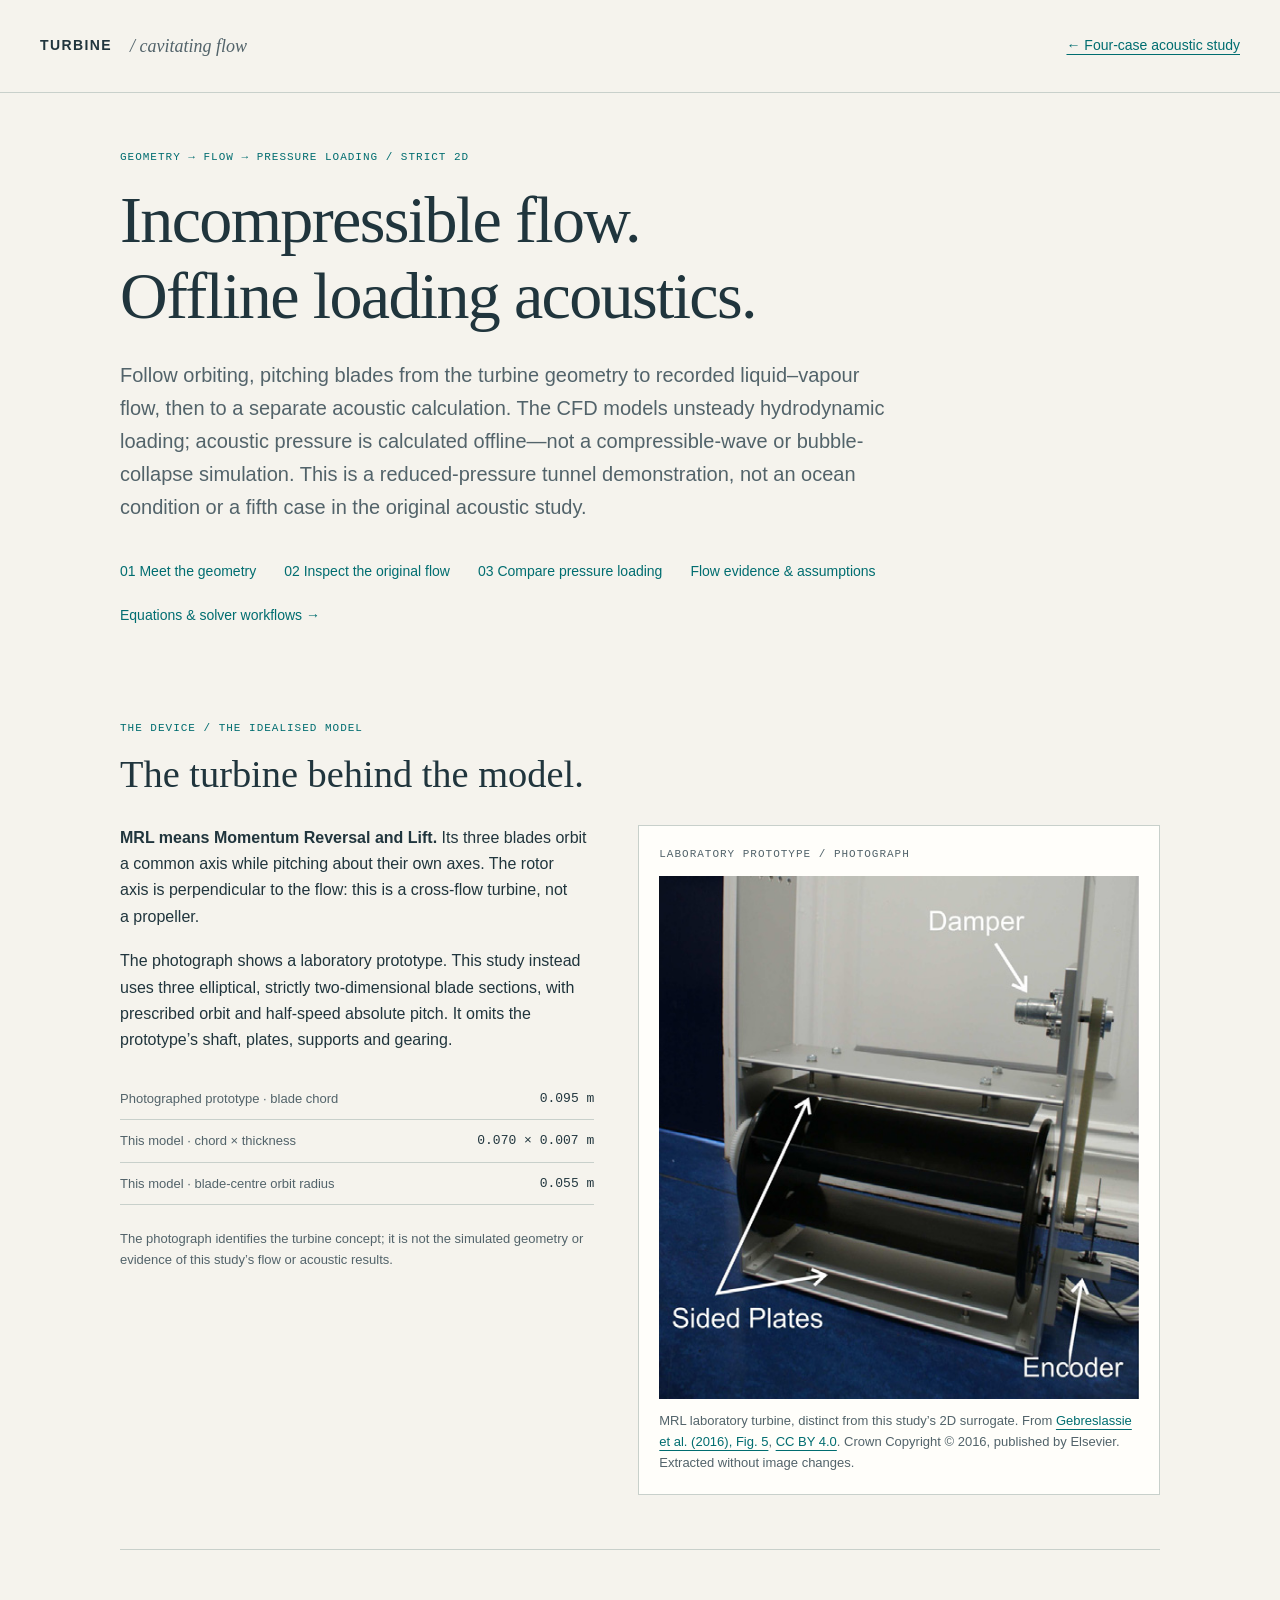
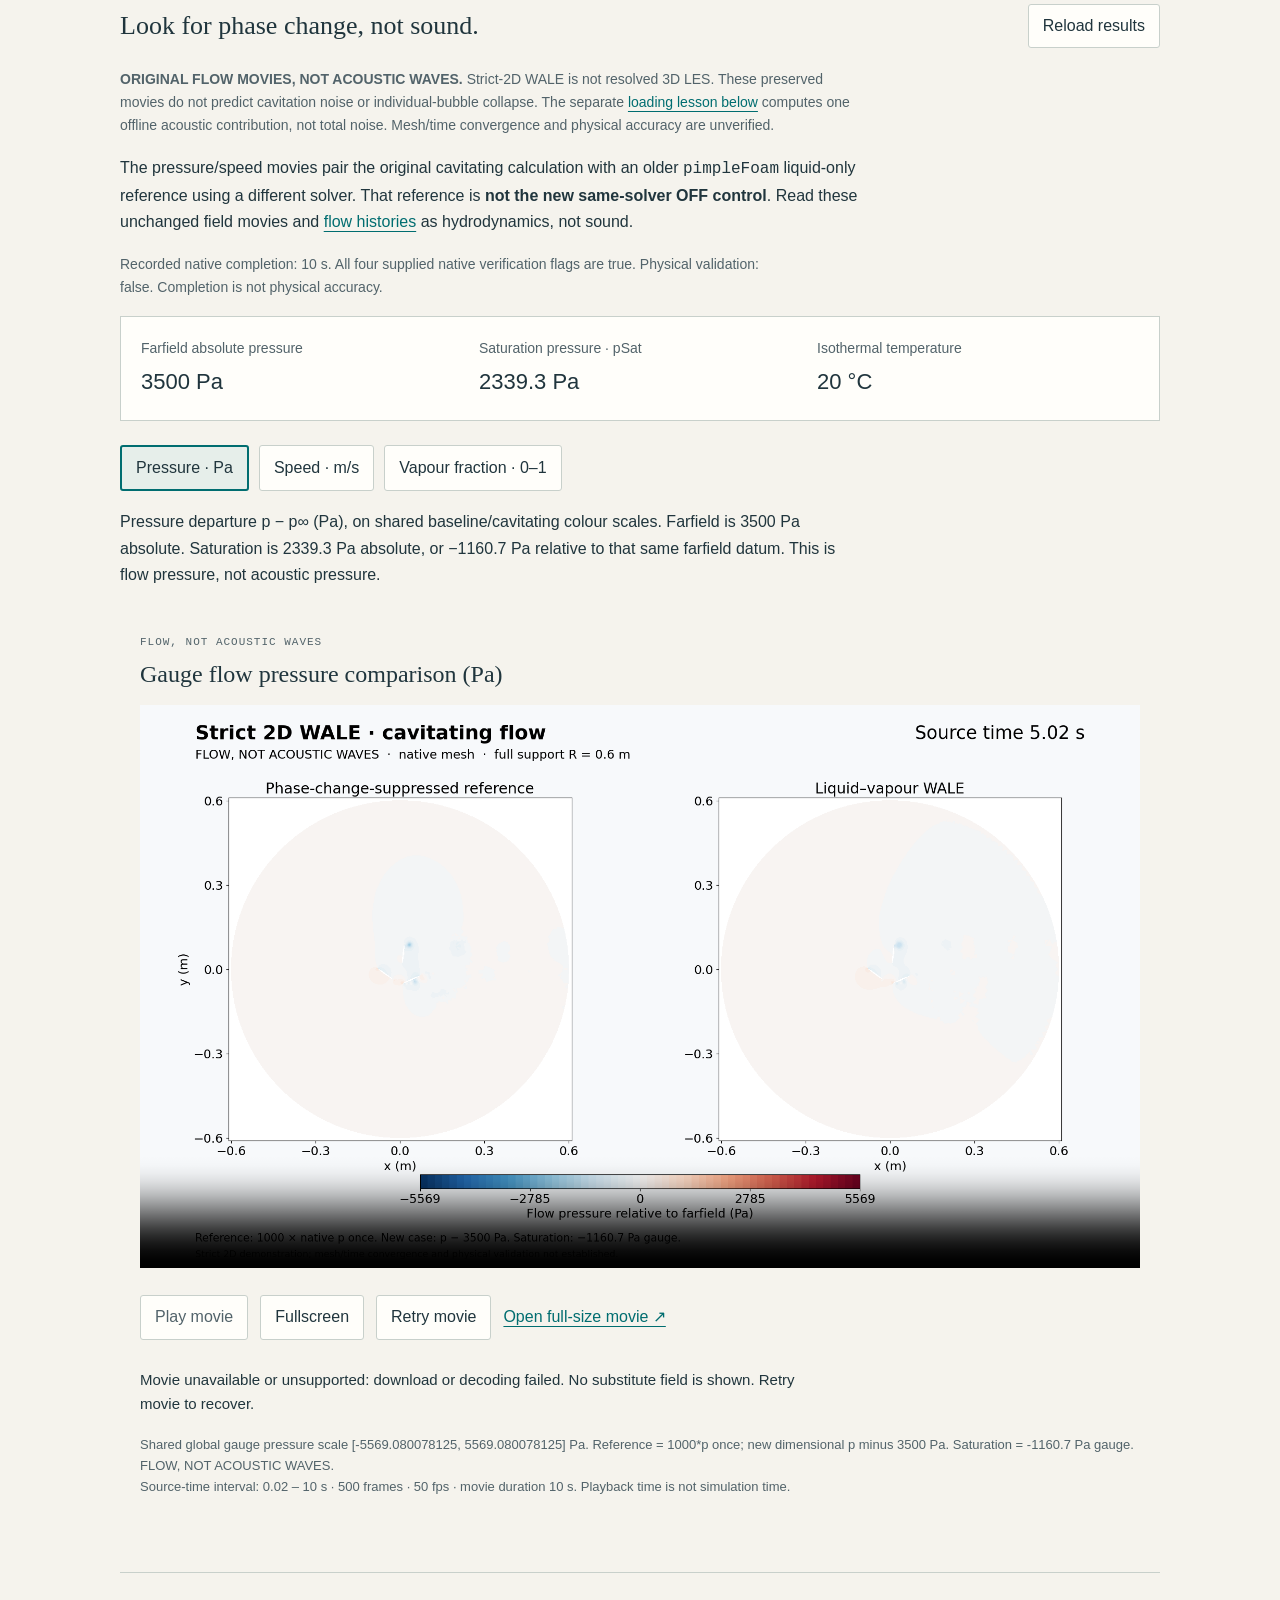
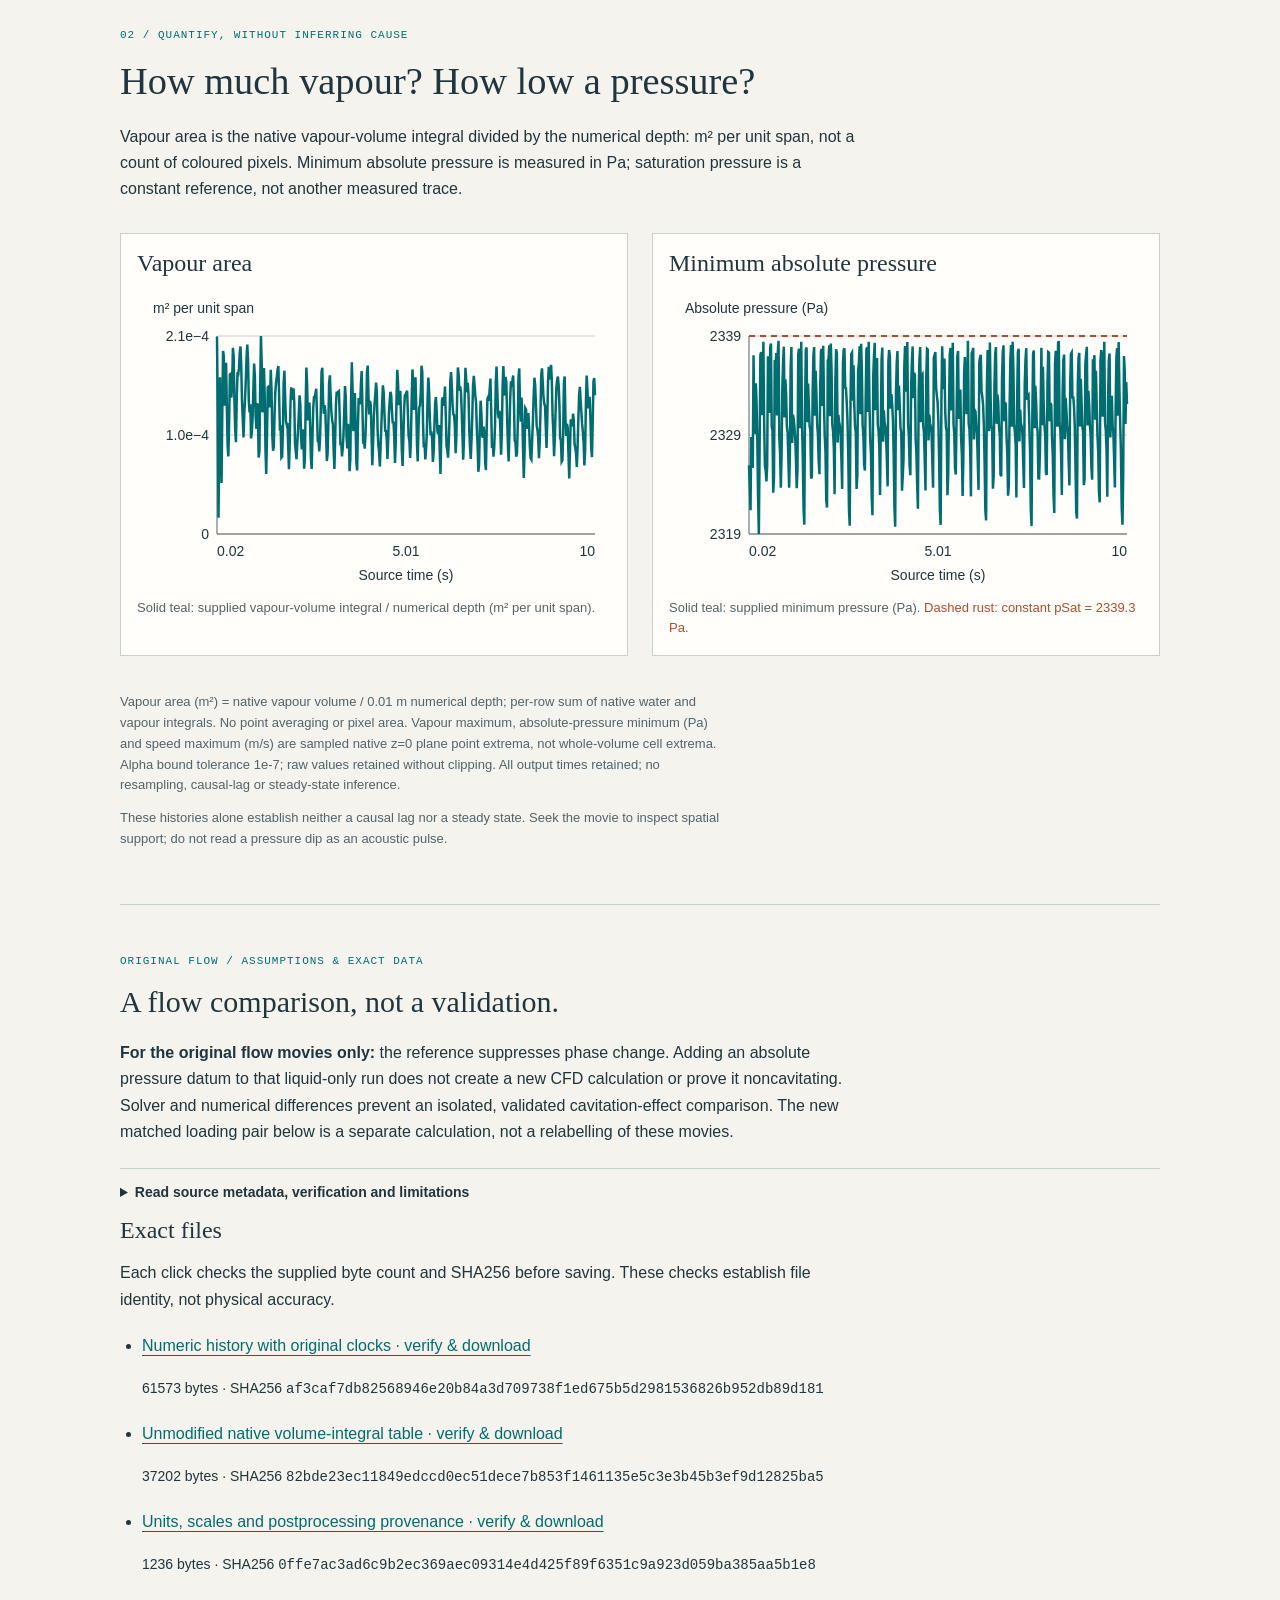
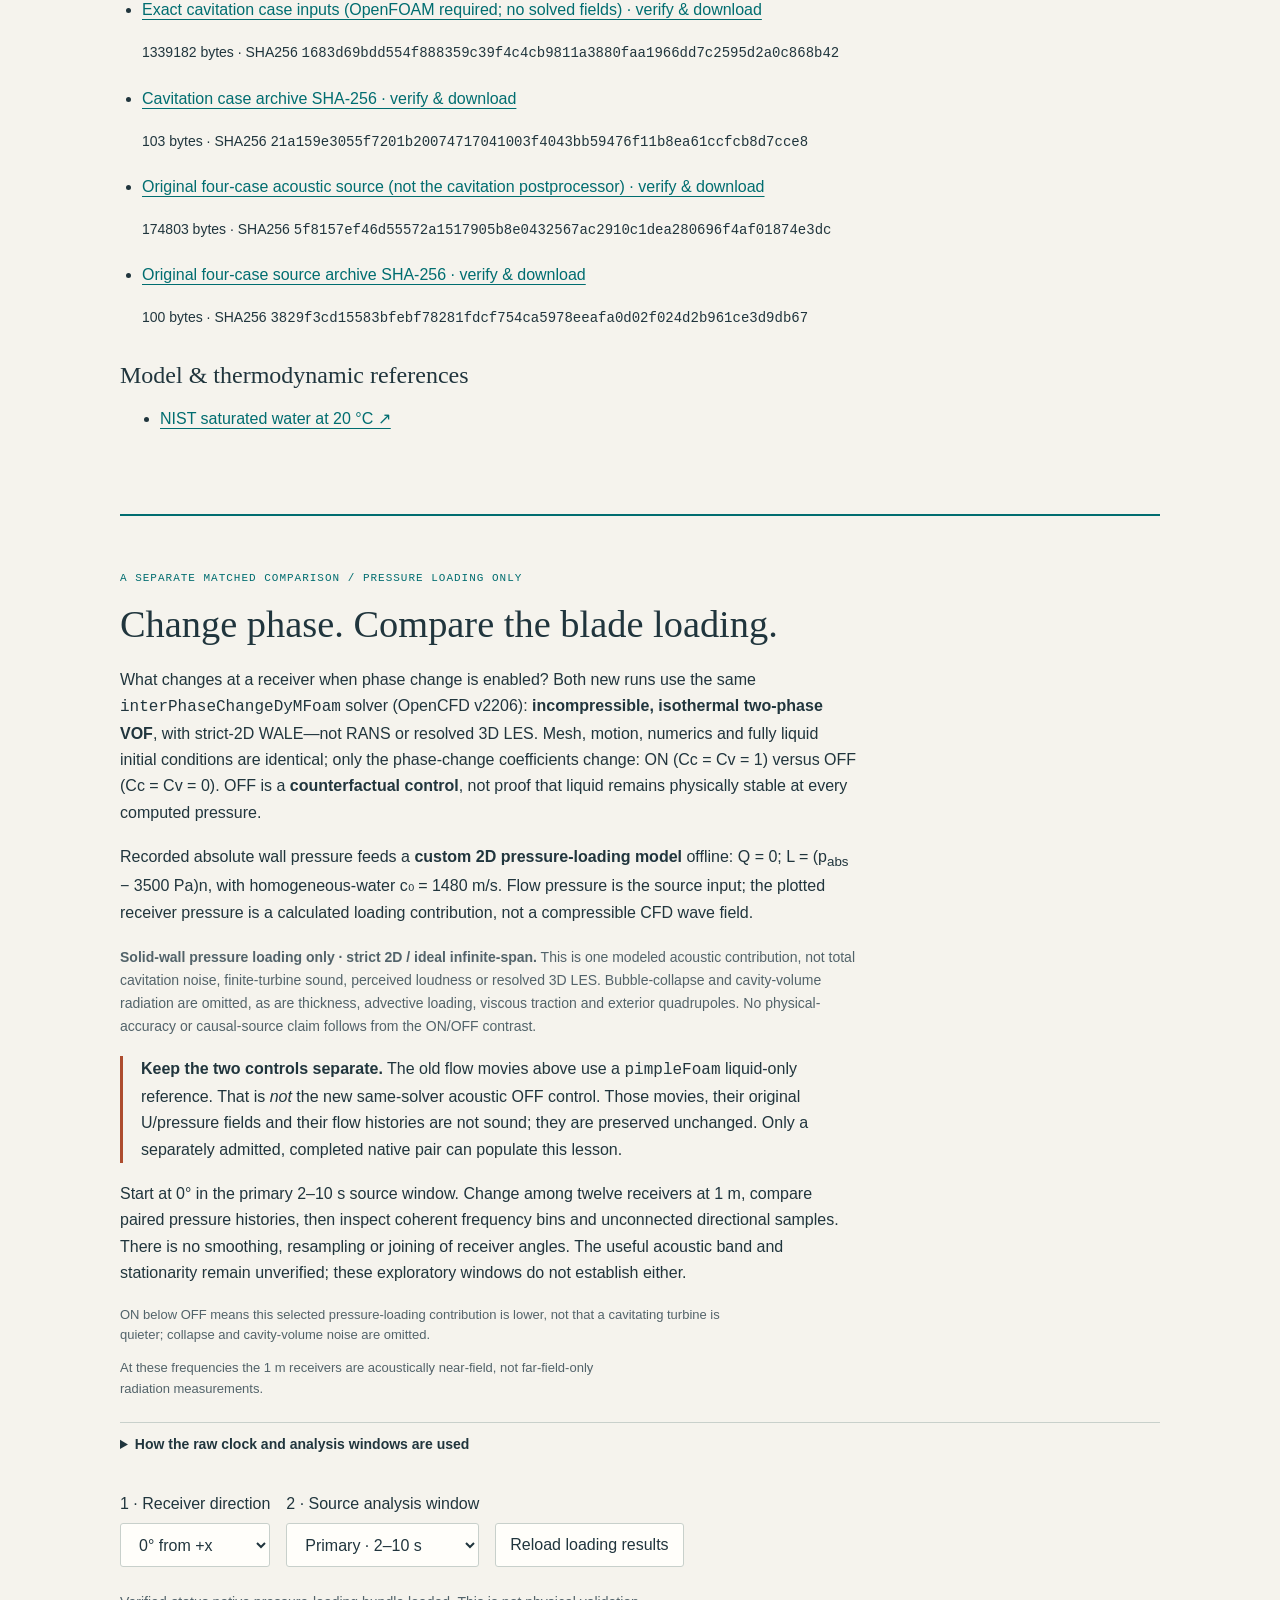
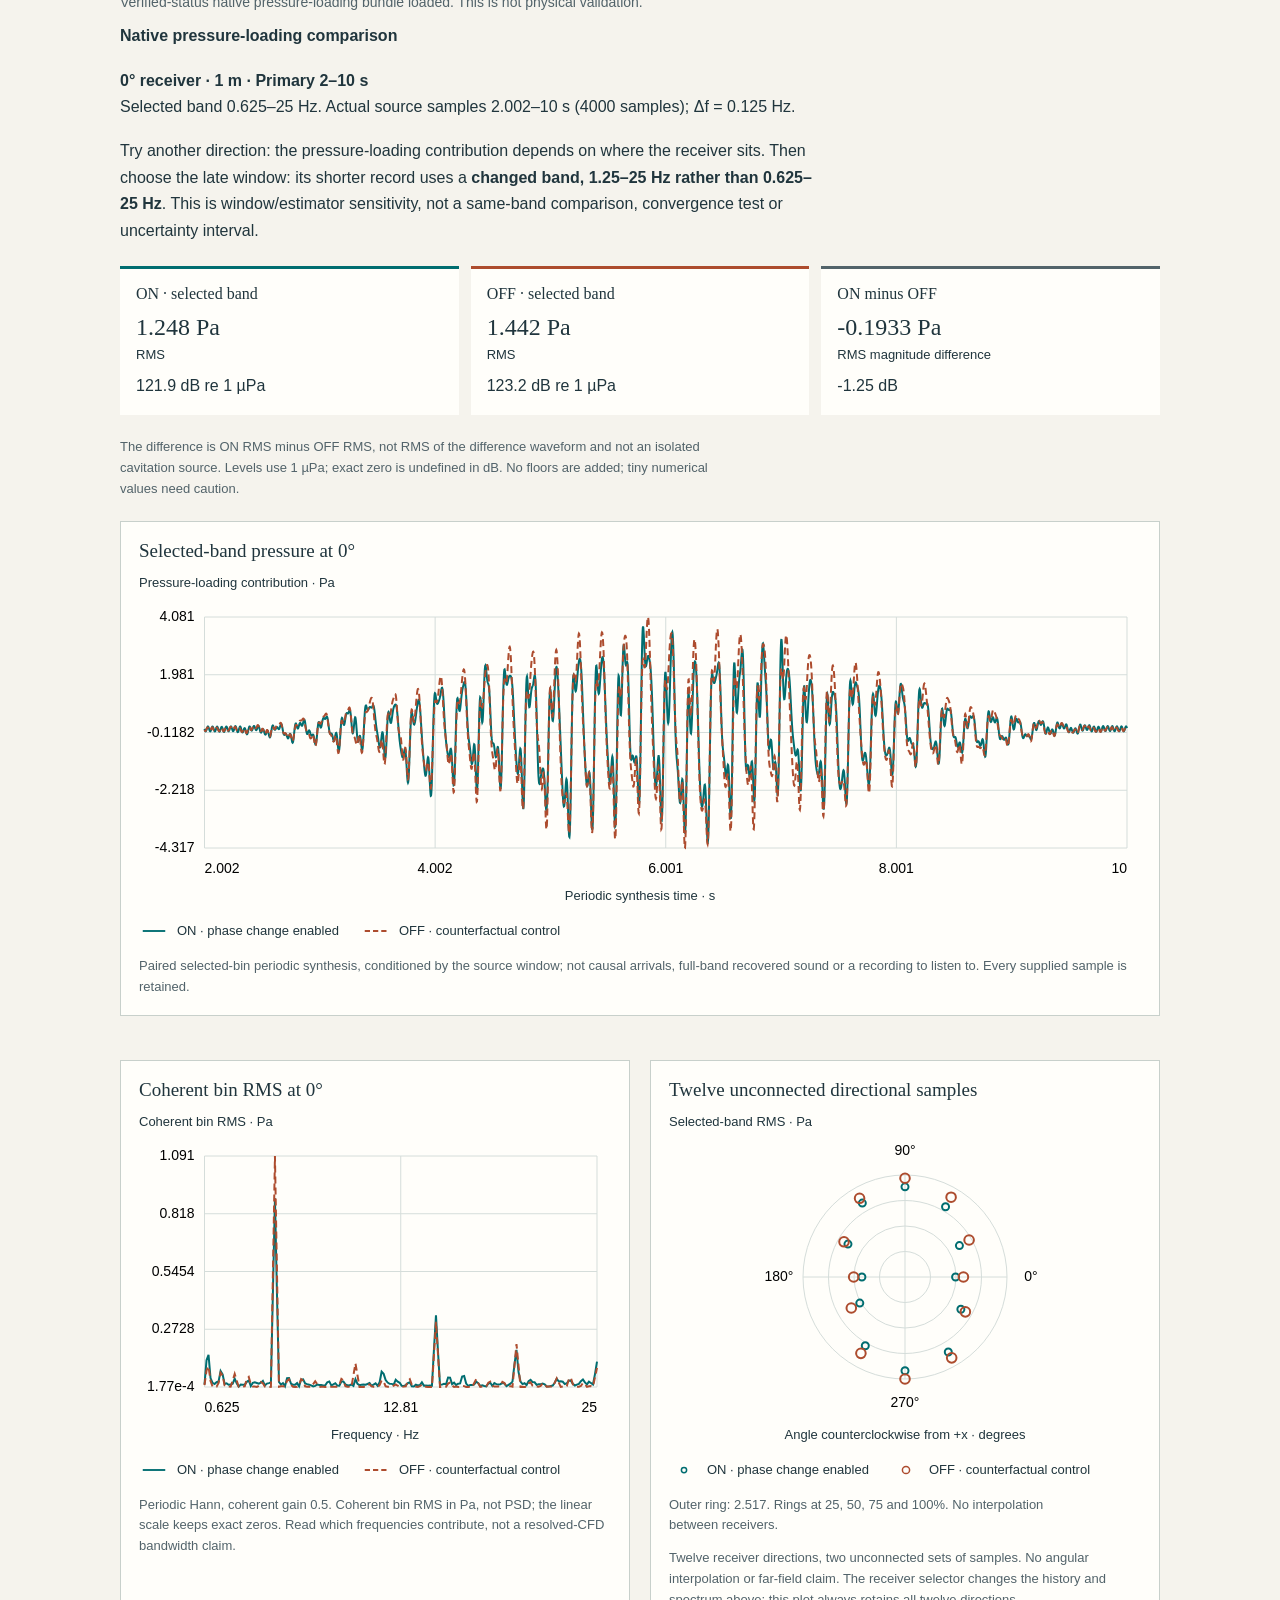
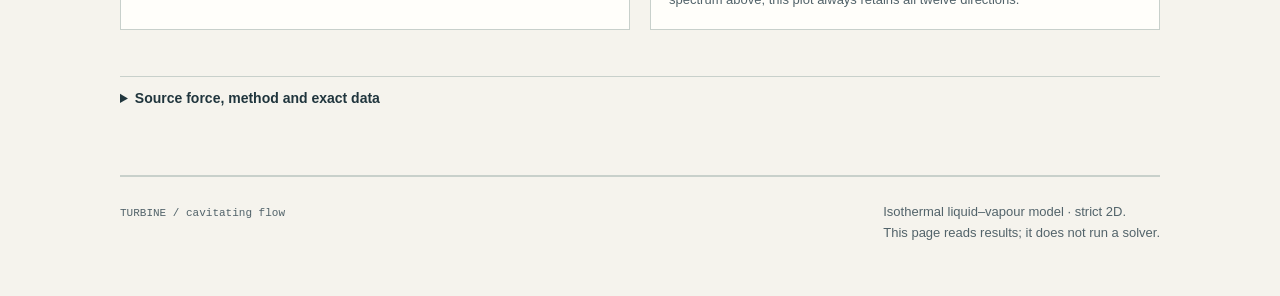
==== commit 2a7581fe: "docs: add CFD equations and 2D acoustic method workflows" ====
--- a/site/cavitation.html
+++ b/site/cavitation.html
@@ -16,7 +16,7 @@
 <section class="intro" aria-labelledby="title"><p class="eyebrow">GEOMETRY → FLOW → PRESSURE LOADING / STRICT 2D</p>
 <h1 id="title">Incompressible flow.<br>Offline loading acoustics.</h1>
 <p class="standfirst">Follow orbiting, pitching blades from the turbine geometry to recorded liquid–vapour flow, then to a separate acoustic calculation. The CFD models unsteady hydrodynamic loading; acoustic pressure is calculated offline—not a compressible-wave or bubble-collapse simulation. This is a reduced-pressure tunnel demonstration, not an ocean condition or a fifth case in the original acoustic study.</p>
-<nav class="lesson-nav" aria-label="Cavitation lesson"><a href="#mrl-turbine">01 Meet the geometry</a><a href="#flow">02 Inspect the original flow</a><a href="#loading-comparison">03 Compare pressure loading</a><a href="#evidence">Flow evidence &amp; assumptions</a></nav></section>
+<nav class="lesson-nav" aria-label="Cavitation lesson"><a href="#mrl-turbine">01 Meet the geometry</a><a href="#flow">02 Inspect the original flow</a><a href="#loading-comparison">03 Compare pressure loading</a><a href="#evidence">Flow evidence &amp; assumptions</a><a href="./methods.html">Equations &amp; solver workflows →</a></nav></section>
 <section id="mrl-turbine" class="lesson" aria-labelledby="mrl-turbine-title">
   <div class="section-heading">
     <p class="eyebrow">THE DEVICE / THE IDEALISED MODEL</p>
